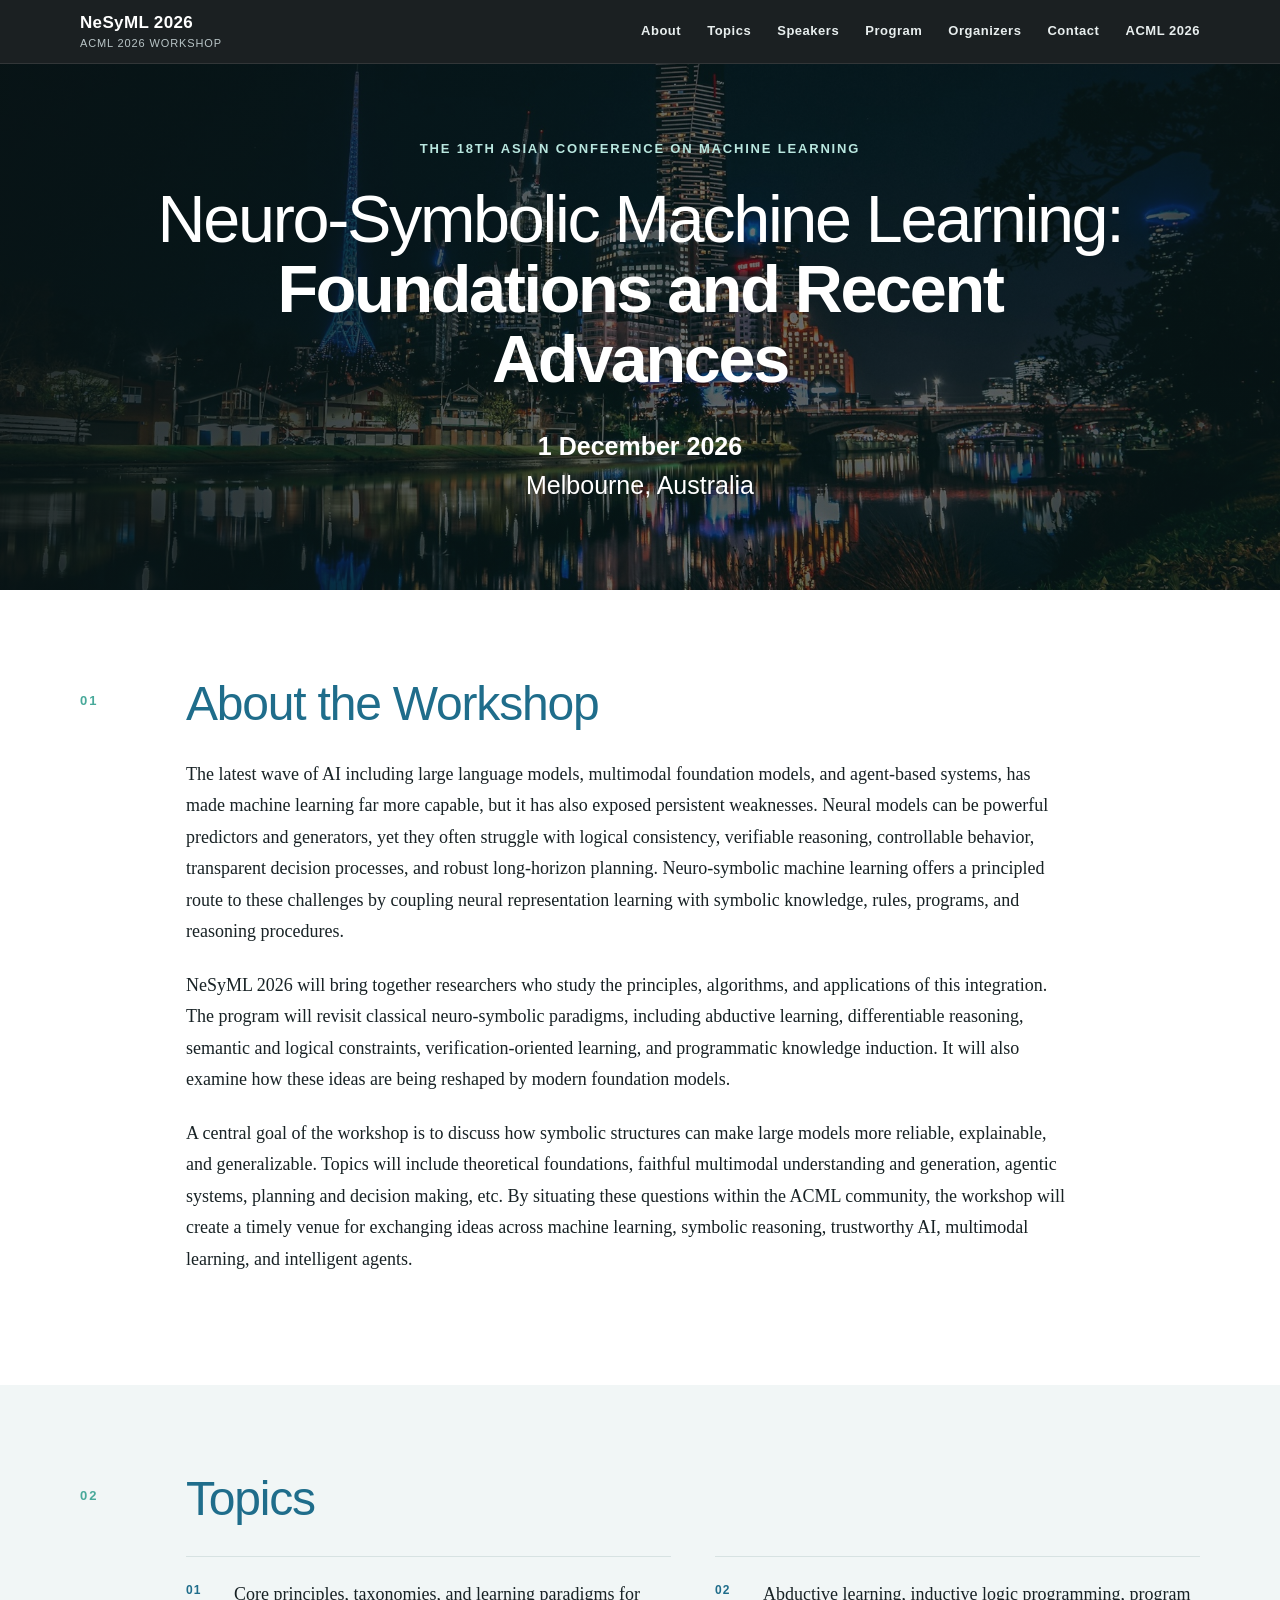
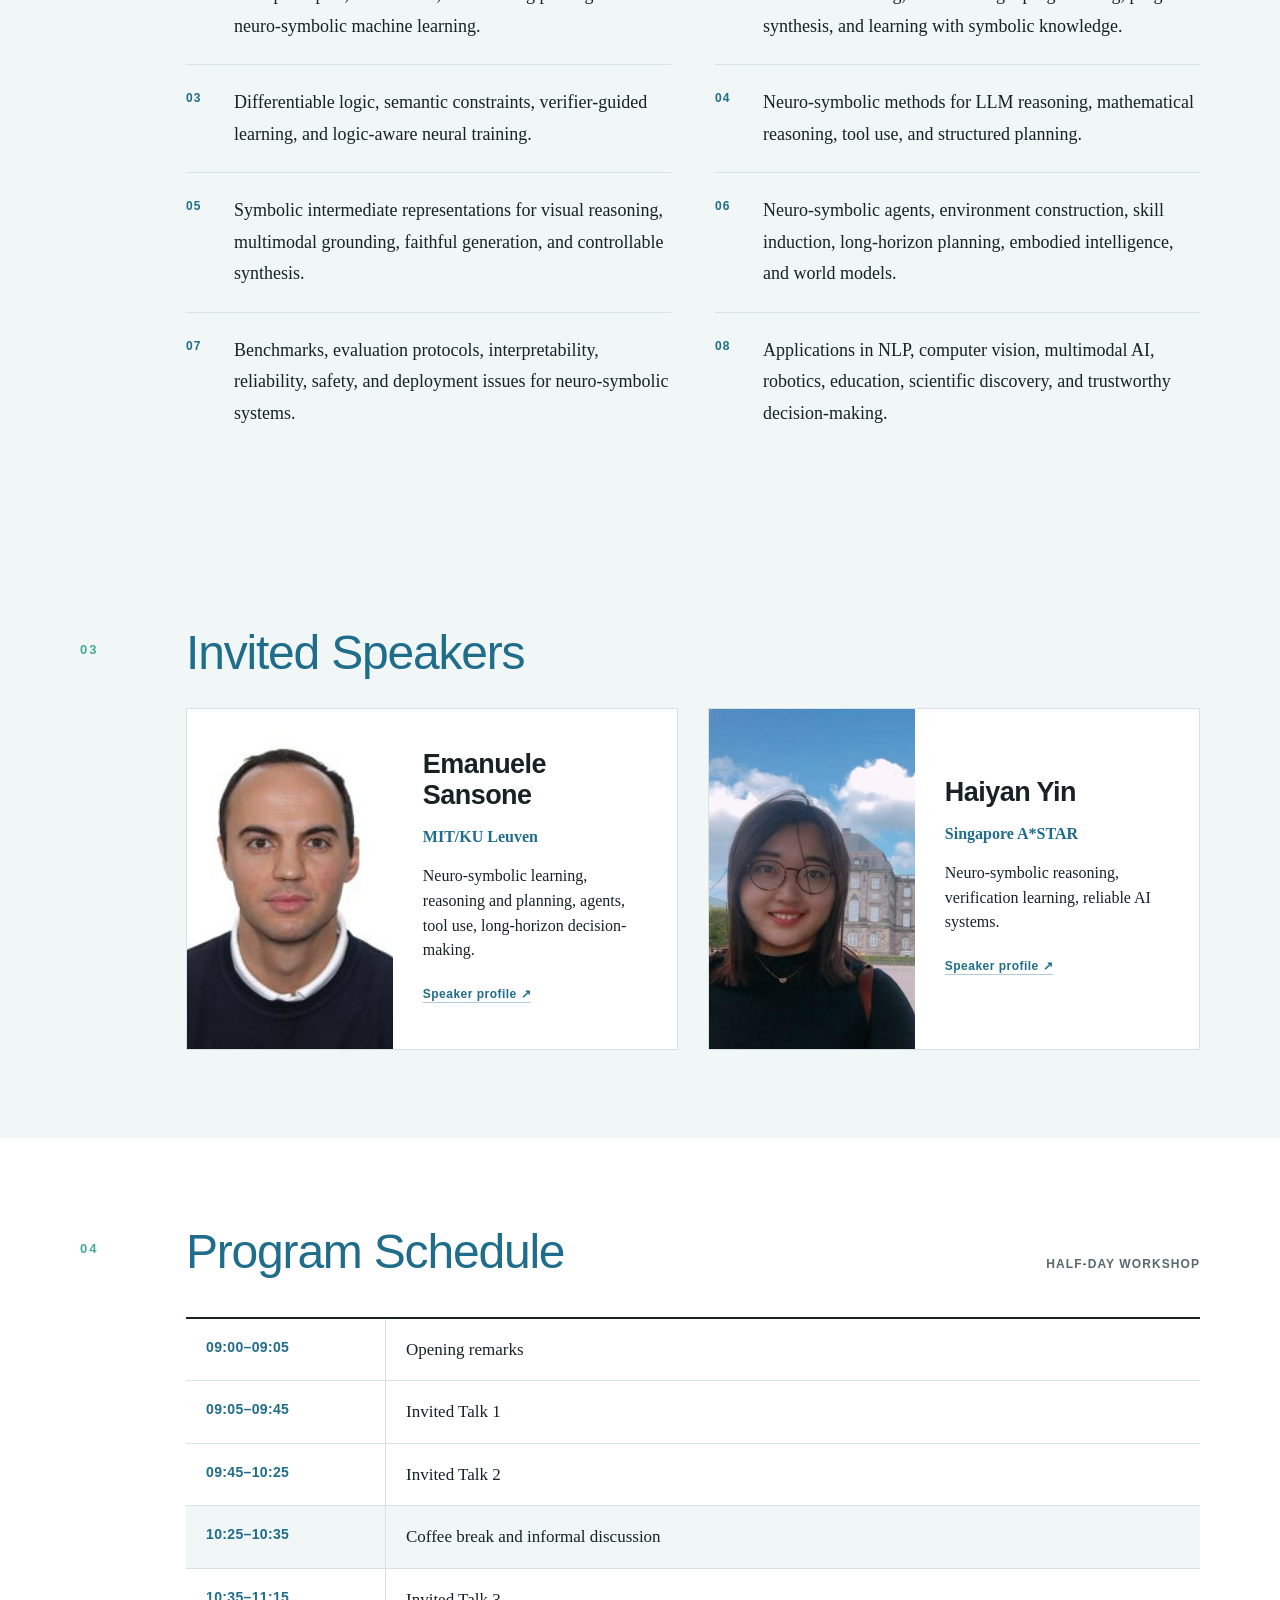
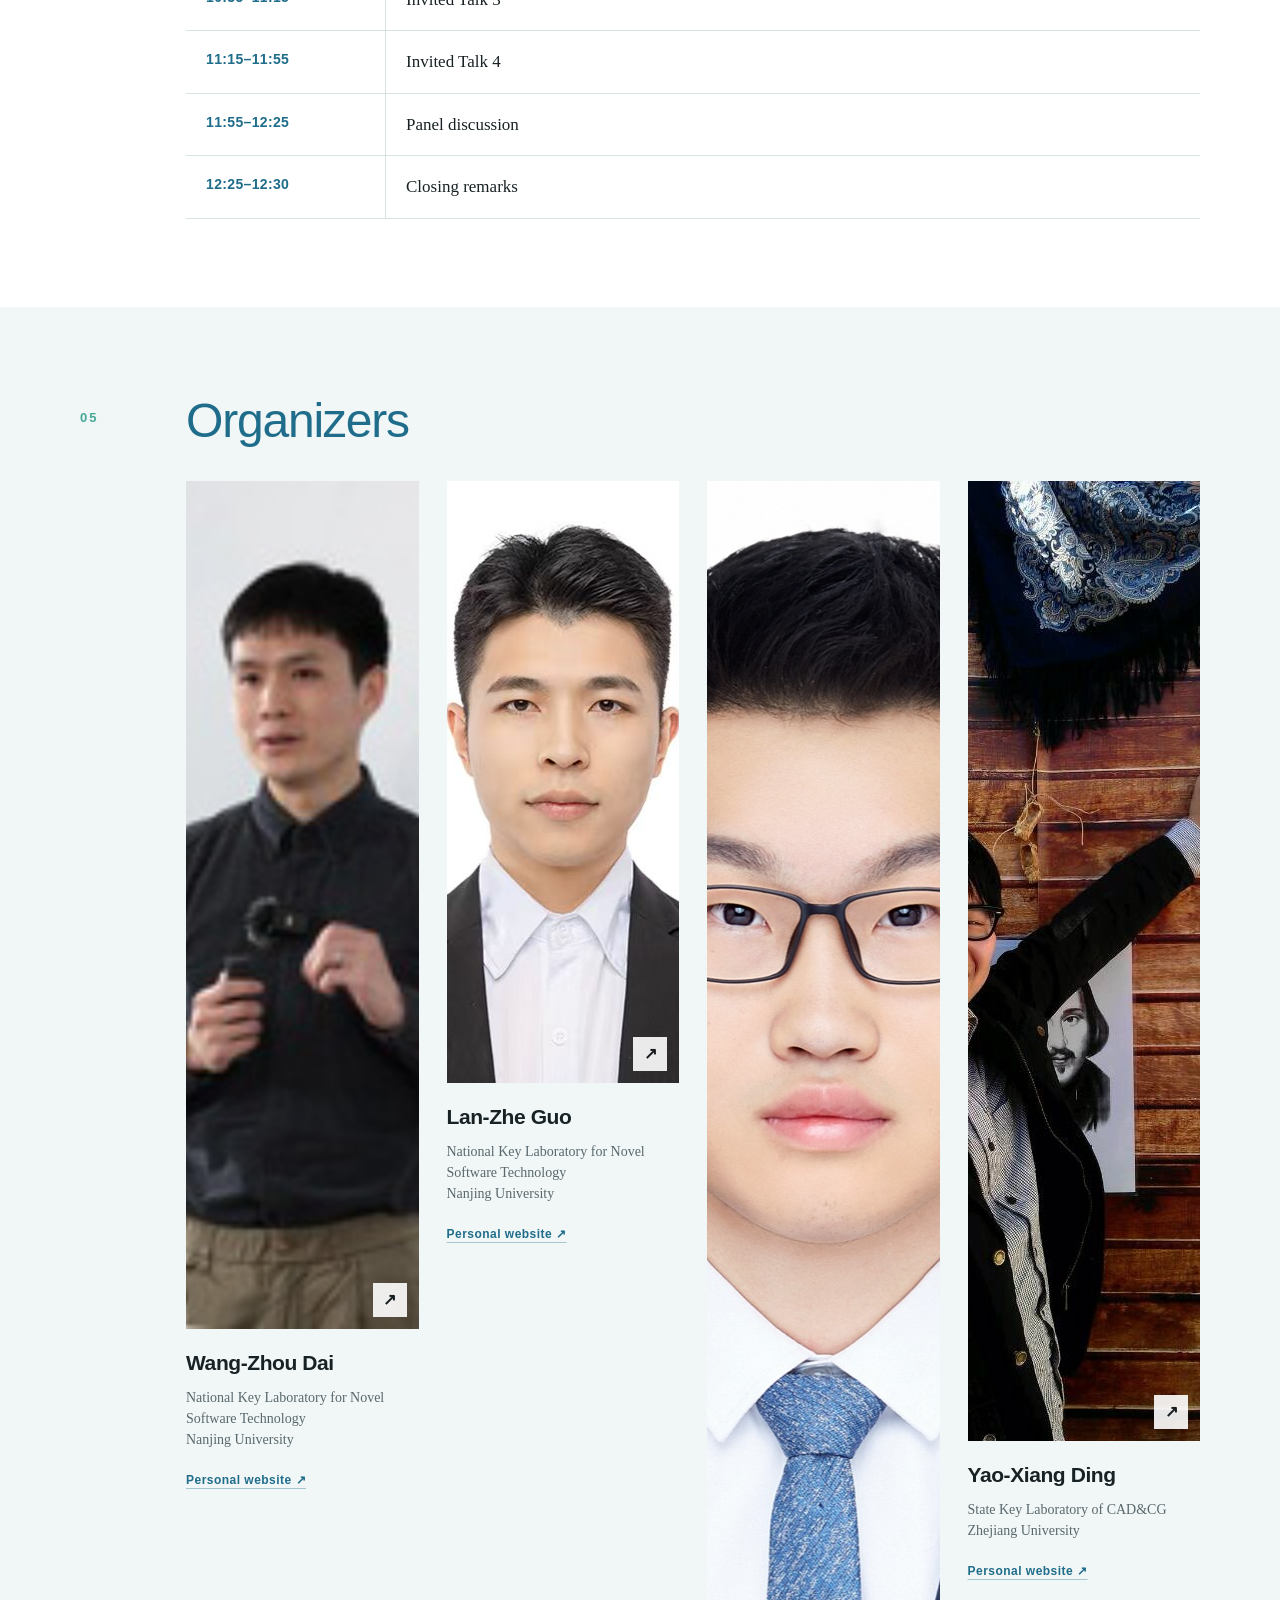
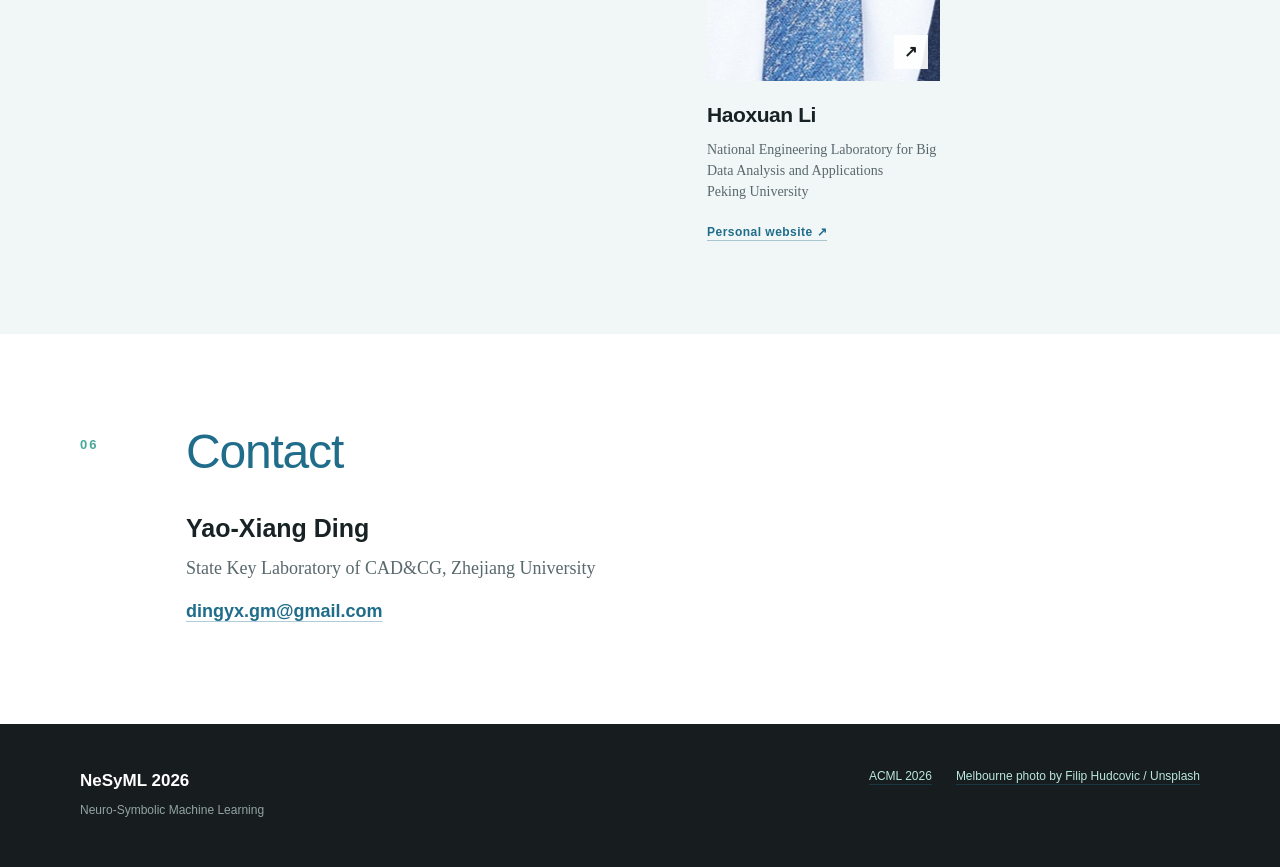
==== acml-2026/index.html @ 68b1499e "Update index.html" ====
<!doctype html>
<html lang="en">
<head>
  <meta charset="utf-8">
  <meta name="viewport" content="width=device-width, initial-scale=1">
  <meta name="description" content="NeSyML 2026 — the ACML 2026 Workshop on Neuro-Symbolic Machine Learning: Foundations and Recent Advances.">
  <meta name="theme-color" content="#171c1e">
  <link rel="canonical" href="https://nesy-ml.github.io/workshop/acml-2026/">
  <meta property="og:type" content="website">
  <meta property="og:url" content="https://nesy-ml.github.io/workshop/acml-2026/">
  <meta property="og:title" content="NeSyML 2026 · ACML Workshop">
  <meta property="og:description" content="Neuro-Symbolic Machine Learning: Foundations and Recent Advances · 1 December 2026 · Melbourne, Australia.">
  <meta property="og:image" content="https://nesy-ml.github.io/workshop/acml-2026/assets/og.png">
  <meta property="og:image:alt" content="NeSyML 2026 workshop social preview">
  <meta property="og:image:width" content="1200">
  <meta property="og:image:height" content="630">
  <meta name="twitter:card" content="summary_large_image">
  <meta name="twitter:title" content="NeSyML 2026 · ACML Workshop">
  <meta name="twitter:description" content="Neuro-Symbolic Machine Learning: Foundations and Recent Advances · 1 December 2026 · Melbourne, Australia.">
  <meta name="twitter:image" content="https://nesy-ml.github.io/workshop/acml-2026/assets/og.png">
  <title>NeSyML 2026 · ACML Workshop</title>
  <link rel="stylesheet" href="./styles.css">
</head>
<body>
  <a class="skip-link" href="#main-content">Skip to main content</a>

  <header class="site-header">
    <div class="header-inner">
      <a class="brand" href="#top" aria-label="NeSyML 2026 home">
        <span class="brand-copy"><strong>NeSyML 2026</strong><small>ACML 2026 Workshop</small></span>
      </a>
      <button class="menu-toggle" type="button" aria-expanded="false" aria-controls="primary-nav">
        <span class="menu-label">Menu</span>
        <span class="menu-icon" aria-hidden="true"><i></i><i></i></span>
      </button>
      <nav class="primary-nav" id="primary-nav" aria-label="Primary navigation">
        <a href="#about">About</a>
        <a href="#topics">Topics</a>
        <a href="#speakers">Speakers</a>
        <a href="#program">Program</a>
        <a href="#organizers">Organizers</a>
        <a href="#contact">Contact</a>
        <a href="https://www.acml-conf.org/2026/" target="_blank" rel="noreferrer">ACML 2026</a>
      </nav>
    </div>
  </header>

  <main id="main-content">
    <section class="hero" id="top" aria-labelledby="hero-title">
      <div class="hero-overlay" aria-hidden="true"></div>
      <div class="hero-content">
        <p class="hero-kicker">The 18th Asian Conference on Machine Learning</p>
        <h1 id="hero-title">Neuro-Symbolic Machine Learning: <br><span>Foundations and Recent Advances<span></h1>
        <div class="hero-meta" aria-label="Workshop details">
          <p><strong>1 December 2026</strong></p>
          <p>Melbourne, Australia</p>
        </div>
      </div>
    </section>

    <div class="content-shell">
      <section class="section" id="about" aria-labelledby="about-title">
        <p class="section-index">01</p>
        <div class="section-body reading-width">
          <h2 id="about-title">About the Workshop</h2>
          <p>The latest wave of AI including large language models, multimodal foundation models, and agent-based systems, has made machine learning far more capable, but it has also exposed persistent weaknesses. Neural models can be powerful predictors and generators, yet they often struggle with logical consistency, verifiable reasoning, controllable behavior, transparent decision processes, and robust long-horizon planning. Neuro-symbolic machine learning offers a principled route to these challenges by coupling neural representation learning with symbolic knowledge, rules, programs, and reasoning procedures.</p>
          <p>NeSyML 2026 will bring together researchers who study the principles, algorithms, and applications of this integration. The program will revisit classical neuro-symbolic paradigms, including abductive learning, differentiable reasoning, semantic and logical constraints, verification-oriented learning, and programmatic knowledge induction. It will also examine how these ideas are being reshaped by modern foundation models.</p>
          <p>A central goal of the workshop is to discuss how symbolic structures can make large models more reliable, explainable, and generalizable. Topics will include theoretical foundations, faithful multimodal understanding and generation, agentic systems, planning and decision making, etc. By situating these questions within the ACML community, the workshop will create a timely venue for exchanging ideas across machine learning, symbolic reasoning, trustworthy AI, multimodal learning, and intelligent agents.</p>
          </div>
      </section>

      <section class="section section-tinted" id="topics" aria-labelledby="topics-title">
        <p class="section-index">02</p>
        <div class="section-body">
          <h2 id="topics-title">Topics</h2>
          <ul class="topic-list">
            <li>Core principles, taxonomies, and learning paradigms for neuro-symbolic machine learning.</li>
            <li>Abductive learning, inductive logic programming, program synthesis, and learning with symbolic knowledge.</li>
            <li>Differentiable logic, semantic constraints, verifier-guided learning, and logic-aware neural training.</li>
            <li>Neuro-symbolic methods for LLM reasoning, mathematical reasoning, tool use, and structured planning.</li>
            <li>Symbolic intermediate representations for visual reasoning, multimodal grounding, faithful generation, and controllable synthesis.</li>
            <li>Neuro-symbolic agents, environment construction, skill induction, long-horizon planning, embodied intelligence, and world models.</li>
            <li>Benchmarks, evaluation protocols, interpretability, reliability, safety, and deployment issues for neuro-symbolic systems.</li>
            <li>Applications in NLP, computer vision, multimodal AI, robotics, education, scientific discovery, and trustworthy decision-making.</li>
          </ul>
        </div>
      </section>

  

      <section class="section section-tinted" id="speakers" aria-labelledby="speakers-title">
        <p class="section-index">03</p>
        <div class="section-body">
          <h2 id="speakers-title">Invited Speakers</h2>
          <div class="speaker-grid">
            <article class="speaker-card">
              <a class="speaker-photo" href="https://www.kuleuven.be/wieiswie/en/person/00141341" target="_blank" rel="noreferrer" aria-label="Visit Emanuele Sansone's KU Leuven profile">
                <img src="./assets/speakers/emanuele-sansone.jpg" alt="Portrait of Emanuele Sansone" width="213" height="256" loading="lazy">
              </a>
              <div class="speaker-copy">
                <h3>Emanuele Sansone</h3>
                <p class="speaker-affiliation">MIT/KU Leuven</p>
                <p>Neuro-symbolic learning, reasoning and planning, agents, tool use, long-horizon decision-making.</p>
                <a class="profile-link" href="https://www.kuleuven.be/wieiswie/en/person/00141341" target="_blank" rel="noreferrer">Speaker profile <span aria-hidden="true">↗</span></a>
              </div>
            </article>
            <article class="speaker-card">
              <a class="speaker-photo" href="https://haiyanyin.github.io/" target="_blank" rel="noreferrer" aria-label="Visit Haiyan Yin's website">
                <img src="./assets/speakers/haiyan-yin.jpg" alt="Portrait of Haiyan Yin" width="711" height="619" loading="lazy">
              </a>
              <div class="speaker-copy">
                <h3>Haiyan Yin</h3>
                <p class="speaker-affiliation">Singapore A*STAR</p>
                <p>Neuro-symbolic reasoning, verification learning, reliable AI systems.</p>
                <a class="profile-link" href="https://haiyanyin.github.io/" target="_blank" rel="noreferrer">Speaker profile <span aria-hidden="true">↗</span></a>
              </div>
            </article>
      </section>

      <section class="section" id="program" aria-labelledby="program-title">
        <p class="section-index">04</p>
        <div class="section-body">
          <div class="section-heading-row">
            <h2 id="program-title">Program Schedule</h2>
            <p>Half-day workshop</p>
          </div>
          <ol class="schedule-list">
            <li><time datetime="2026-12-01T09:00:00+11:00">09:00–09:05</time><span>Opening remarks</span></li>
            <li><time datetime="2026-12-01T09:05:00+11:00">09:05–09:45</time><span>Invited Talk 1</span></li>
            <li><time datetime="2026-12-01T09:45:00+11:00">09:45–10:25</time><span>Invited Talk 2</span></li>
            <li class="schedule-break"><time datetime="2026-12-01T10:25:00+11:00">10:25–10:35</time><span>Coffee break and informal discussion</span></li>
            <li><time datetime="2026-12-01T10:35:00+11:00">10:35–11:15</time><span>Invited Talk 3</span></li>
            <li><time datetime="2026-12-01T11:15:00+11:00">11:15–11:55</time><span>Invited Talk 4</span></li>
            <li><time datetime="2026-12-01T11:55:00+11:00">11:55–12:25</time><span>Panel discussion</span></li>
            <li><time datetime="2026-12-01T12:25:00+11:00">12:25–12:30</time><span>Closing remarks</span></li>
          </ol>
        </div>
      </section>

      <section class="section section-tinted" id="organizers" aria-labelledby="organizers-title">
        <p class="section-index">05</p>
        <div class="section-body">
          <h2 id="organizers-title">Organizers</h2>
          <div class="organizer-grid">
            <article class="organizer-card">
              <a class="portrait-link" href="https://daiwz.net/" target="_blank" rel="noreferrer" aria-label="Visit Wang-Zhou Dai's website">
                <img src="./assets/organizers/wang-zhou-dai.jpg" alt="Portrait of Wang-Zhou Dai" width="596" height="848" loading="lazy">
              </a>
              <h3>Wang-Zhou Dai</h3>
              <p>National Key Laboratory for Novel Software Technology<br>Nanjing University</p>
              <a class="profile-link" href="https://daiwz.net/" target="_blank" rel="noreferrer">Personal website <span aria-hidden="true">↗</span></a>
            </article>
            <article class="organizer-card">
              <a class="portrait-link" href="https://www.lamda.nju.edu.cn/guolz/" target="_blank" rel="noreferrer" aria-label="Visit Lan-Zhe Guo's website">
                <img src="./assets/organizers/lan-zhe-guo.jpg" alt="Portrait of Lan-Zhe Guo" width="602" height="602" loading="lazy">
              </a>
              <h3>Lan-Zhe Guo</h3>
              <p>National Key Laboratory for Novel Software Technology<br>Nanjing University</p>
              <a class="profile-link" href="https://www.lamda.nju.edu.cn/guolz/" target="_blank" rel="noreferrer">Personal website <span aria-hidden="true">↗</span></a>
            </article>
            <article class="organizer-card">
              <a class="portrait-link" href="https://haoxuanli-pku.github.io/" target="_blank" rel="noreferrer" aria-label="Visit Haoxuan Li's website">
                <img src="./assets/organizers/haoxuan-li.jpg" alt="Portrait of Haoxuan Li" width="792" height="1200" loading="lazy">
              </a>
              <h3>Haoxuan Li</h3>
              <p>National Engineering Laboratory for Big Data Analysis and Applications<br>Peking University</p>
              <a class="profile-link" href="https://haoxuanli-pku.github.io/" target="_blank" rel="noreferrer">Personal website <span aria-hidden="true">↗</span></a>
            </article>
            <article class="organizer-card">
              <a class="portrait-link" href="https://yaoxiangding.github.io/" target="_blank" rel="noreferrer" aria-label="Visit Yao-Xiang Ding's website">
                <img src="./assets/organizers/yao-xiang-ding.jpg" alt="Portrait of Yao-Xiang Ding" width="720" height="960" loading="lazy">
              </a>
              <h3>Yao-Xiang Ding</h3>
              <p>State Key Laboratory of CAD&amp;CG<br>Zhejiang University</p>
              <a class="profile-link" href="https://yaoxiangding.github.io/" target="_blank" rel="noreferrer">Personal website <span aria-hidden="true">↗</span></a>
            </article>
      </section>

      <section class="section contact-section" id="contact" aria-labelledby="contact-title">
        <p class="section-index">06</p>
        <div class="section-body reading-width">
          <h2 id="contact-title">Contact</h2>
          <p class="contact-name">Yao-Xiang Ding</p>
          <p>State Key Laboratory of CAD&amp;CG, Zhejiang University</p>
          <a class="email-link" href="mailto:dingyx.gm@gmail.com">dingyx.gm@gmail.com</a>
        </div>
      </section>
    </div>
  </main>

  <footer class="site-footer">
    <div class="footer-inner">
      <div><strong>NeSyML 2026</strong><span>Neuro-Symbolic Machine Learning</span></div>
      <div class="footer-links">
        <a href="https://www.acml-conf.org/2026/" target="_blank" rel="noreferrer">ACML 2026</a>
        <a href="https://unsplash.com/photos/landscape-photography-of-buildings-near-body-of-water-oZjJJMGt9wI" target="_blank" rel="noreferrer">Melbourne photo by Filip Hudcovic / Unsplash</a>
      </div>
    </div>
  </footer>
  <script src="./script.js"></script>
</body>
</html>
---- acml-2026/styles.css ----
:root {
  --ink: #182225;
  --muted: #59686d;
  --paper: #ffffff;
  --mist: #f1f6f6;
  --blue: #1f6d8b;
  --teal: #48a99a;
  --night: #171c1e;
  --line: #d7e2e2;
  --header-height: 64px;
  --content-width: 1120px;
}

* { box-sizing: border-box; }

html {
  scroll-behavior: smooth;
  scroll-padding-top: calc(var(--header-height) + 20px);
}

body {
  margin: 0;
  color: var(--ink);
  background: var(--paper);
  font-family: Georgia, "Times New Roman", serif;
  font-size: 18px;
  line-height: 1.75;
  text-rendering: optimizeLegibility;
}

a { color: inherit; }

.skip-link {
  position: fixed;
  top: 8px;
  left: 8px;
  z-index: 100;
  padding: 10px 14px;
  color: #fff;
  background: var(--blue);
  transform: translateY(-150%);
}

.skip-link:focus { transform: translateY(0); }

.site-header {
  position: sticky;
  top: 0;
  z-index: 50;
  height: var(--header-height);
  color: #fff;
  background: rgba(23, 28, 30, .98);
  border-bottom: 1px solid rgba(255, 255, 255, .1);
}

.header-inner {
  position: relative;
  width: min(var(--content-width), calc(100% - 48px));
  height: 100%;
  margin: 0 auto;
  display: flex;
  align-items: center;
  justify-content: space-between;
}

.brand {
  display: inline-flex;
  align-items: center;
  font-family: Arial, Helvetica, sans-serif;
  text-decoration: none;
}

.brand-copy { display: grid; line-height: 1.1; }
.brand-copy strong { font-size: 17px; letter-spacing: .02em; }
.brand-copy small { margin-top: 4px; color: #b9c5c7; font-size: 11px; letter-spacing: .08em; text-transform: uppercase; }

.primary-nav { display: flex; align-items: center; gap: 26px; font-family: Arial, Helvetica, sans-serif; }
.primary-nav a { color: #e8eeee; font-size: 13px; font-weight: 600; letter-spacing: .04em; text-decoration: none; }
.primary-nav a:hover, .primary-nav a:focus-visible { color: #83d6c8; }

.menu-toggle {
  display: none;
  align-items: center;
  gap: 10px;
  padding: 10px 0 10px 12px;
  color: #fff;
  background: transparent;
  border: 0;
  font: 700 12px/1 Arial, Helvetica, sans-serif;
  letter-spacing: .08em;
  text-transform: uppercase;
  cursor: pointer;
}

.menu-icon {
  position: relative;
  display: block;
  width: 24px;
  height: 16px;
}

.menu-icon i {
  position: absolute;
  left: 0;
  width: 24px;
  height: 2px;
  background: currentColor;
  transition: transform .18s ease, top .18s ease;
}

.menu-icon i:first-child { top: 3px; }
.menu-icon i:last-child { top: 11px; }
.menu-toggle[aria-expanded="true"] .menu-icon i:first-child { top: 7px; transform: rotate(45deg); }
.menu-toggle[aria-expanded="true"] .menu-icon i:last-child { top: 7px; transform: rotate(-45deg); }

.hero {
  position: relative;
  min-height: 510px;
  display: grid;
  place-items: center;
  overflow: hidden;
  color: #fff;
  background: #243033 url("./assets/hero-melbourne.jpg") center 58% / cover no-repeat;
}

.hero-overlay {
  position: absolute;
  inset: 0;
  background: linear-gradient(90deg, rgba(9, 19, 21, .84), rgba(9, 19, 21, .55) 55%, rgba(9, 19, 21, .7));
}

.hero-content {
  position: relative;
  width: min(var(--content-width), calc(100% - 48px));
  padding: 74px 0 82px;
  text-align: center;
}

.hero-kicker {
  margin: 0 0 24px;
  color: #b9e7df;
  font-family: Arial, Helvetica, sans-serif;
  font-size: 13px;
  font-weight: 700;
  letter-spacing: .14em;
  text-transform: uppercase;
}

h1 {
  max-width: 1000px;
  margin: 0 auto;
  font-family: Arial, Helvetica, sans-serif;
  font-size: clamp(38px, 5.2vw, 68px);
  font-weight: 300;
  letter-spacing: -.035em;
  line-height: 1.05;
}

h1 span { font-weight: 600; }

.hero-meta {
  margin-top: 36px;
  font-family: Arial, Helvetica, sans-serif;
  font-size: clamp(18px, 2vw, 25px);
  line-height: 1.35;
}

.hero-meta p { margin: 5px 0; }
.hero-format { color: #d1dcde; font-size: 15px; letter-spacing: .025em; }

.content-shell { overflow: hidden; }

.section {
  width: min(var(--content-width), calc(100% - 48px));
  margin: 0 auto;
  display: grid;
  grid-template-columns: 72px minmax(0, 1fr);
  gap: 34px;
  padding: 88px 0;
}

.section-tinted { position: relative; }
.section-tinted::before {
  position: absolute;
  inset: 0 50%;
  z-index: -1;
  width: 100vw;
  content: "";
  background: var(--mist);
  transform: translateX(-50%);
}

.section-index {
  margin: 12px 0 0;
  color: var(--teal);
  font-family: Arial, Helvetica, sans-serif;
  font-size: 13px;
  font-weight: 800;
  letter-spacing: .15em;
}

.section-body h2 {
  margin: 0 0 28px;
  color: var(--blue);
  font-family: Arial, Helvetica, sans-serif;
  font-size: clamp(34px, 4vw, 48px);
  font-weight: 300;
  letter-spacing: -.025em;
  line-height: 1.1;
}

.reading-width { max-width: 880px; }
.lead { margin-top: 0; color: #223034; font-size: 23px; line-height: 1.58; }
.section-body p { margin: 0 0 22px; }

.guiding-question {
  margin-top: 36px !important;
  padding-left: 24px;
  border-left: 3px solid var(--teal);
  color: #294247;
  font-size: 21px;
  font-style: italic;
}

.guiding-question span {
  display: block;
  margin-bottom: 4px;
  color: var(--blue);
  font-family: Arial, Helvetica, sans-serif;
  font-size: 12px;
  font-style: normal;
  font-weight: 800;
  letter-spacing: .13em;
  text-transform: uppercase;
}

.section-intro { max-width: 820px; color: var(--muted); }

.topic-list {
  display: grid;
  grid-template-columns: repeat(2, minmax(0, 1fr));
  gap: 0 44px;
  margin: 30px 0 0;
  padding: 0;
  list-style: none;
  counter-reset: topics;
}

.topic-list li {
  position: relative;
  padding: 22px 0 22px 48px;
  border-top: 1px solid var(--line);
  counter-increment: topics;
}

.topic-list li::before {
  position: absolute;
  top: 23px;
  left: 0;
  color: var(--blue);
  content: counter(topics, decimal-leading-zero);
  font-family: Arial, Helvetica, sans-serif;
  font-size: 12px;
  font-weight: 800;
  letter-spacing: .08em;
}

.info-list {
  display: grid;
  grid-template-columns: repeat(5, minmax(0, 1fr));
  margin: 8px 0 34px;
  border-top: 1px solid var(--line);
  border-bottom: 1px solid var(--line);
}

.info-list > div {
  min-width: 0;
  padding: 23px 20px 25px;
  border-right: 1px solid var(--line);
}

.info-list > div:first-child { padding-left: 0; }
.info-list > div:last-child { padding-right: 0; border-right: 0; }
.info-list dt {
  margin-bottom: 8px;
  color: var(--blue);
  font: 800 11px/1.2 Arial, Helvetica, sans-serif;
  letter-spacing: .13em;
  text-transform: uppercase;
}
.info-list dd { margin: 0; font-size: 16px; line-height: 1.45; }

.plain-note {
  max-width: 900px;
  margin-bottom: 0 !important;
  padding: 23px 26px;
  background: #eaf3f3;
  border-left: 4px solid var(--teal);
  color: #294247;
}

.speaker-grid {
  display: grid;
  grid-template-columns: repeat(2, minmax(0, 1fr));
  gap: 30px;
  margin-top: 8px;
}

.speaker-card {
  min-width: 0;
  display: grid;
  grid-template-columns: minmax(170px, 42%) minmax(0, 1fr);
  overflow: hidden;
  background: var(--paper);
  border: 1px solid var(--line);
}

.speaker-photo {
  display: block;
  min-height: 100%;
  overflow: hidden;
  background: #dbe6e6;
}

.speaker-photo img {
  display: block;
  width: 100%;
  height: 100%;
  min-height: 340px;
  object-fit: cover;
  object-position: center;
  transition: transform .3s ease;
}

.speaker-photo:hover img { transform: scale(1.025); }
.speaker-copy { align-self: center; padding: 30px; }
.speaker-copy h3,
.organizer-card h3 {
  margin: 0;
  color: var(--ink);
  font-family: Arial, Helvetica, sans-serif;
  font-weight: 600;
  letter-spacing: -.02em;
  line-height: 1.15;
}
.speaker-copy h3 { font-size: 27px; }
.speaker-copy p { margin: 14px 0; font-size: 16px; line-height: 1.55; }
.speaker-copy .speaker-affiliation { color: var(--blue); font-weight: 700; }

.profile-link,
.email-link,
.photo-note a,
.footer-links a {
  color: var(--blue);
  text-decoration-color: rgba(31, 109, 139, .35);
  text-underline-offset: 4px;
}

.profile-link {
  font: 700 12px/1.3 Arial, Helvetica, sans-serif;
  letter-spacing: .04em;
}

.section-heading-row {
  display: flex;
  align-items: baseline;
  justify-content: space-between;
  gap: 24px;
}

.section-heading-row p {
  flex: none;
  color: var(--muted);
  font: 700 12px/1.4 Arial, Helvetica, sans-serif;
  letter-spacing: .09em;
  text-transform: uppercase;
}

.schedule-list {
  margin: 10px 0 0;
  padding: 0;
  border-top: 2px solid var(--ink);
  list-style: none;
}

.schedule-list li {
  display: grid;
  grid-template-columns: 200px minmax(0, 1fr);
  border-bottom: 1px solid var(--line);
}

.schedule-list time,
.schedule-list span { padding: 18px 20px; }
.schedule-list time {
  color: var(--blue);
  font: 700 14px/1.5 Arial, Helvetica, sans-serif;
  letter-spacing: .025em;
  border-right: 1px solid var(--line);
}
.schedule-list span { font-size: 17px; line-height: 1.5; }
.schedule-list .schedule-break { background: var(--mist); }

.organizer-grid {
  display: grid;
  grid-template-columns: repeat(4, minmax(0, 1fr));
  gap: 28px;
  margin-top: 34px;
}

.organizer-card { min-width: 0; }
.portrait-link {
  position: relative;
  display: block;
  margin-bottom: 22px;
  overflow: hidden;
  background: #dbe6e6;
}
.portrait-link::after {
  position: absolute;
  right: 12px;
  bottom: 12px;
  display: grid;
  width: 34px;
  height: 34px;
  place-items: center;
  color: var(--night);
  background: rgba(255, 255, 255, .9);
  content: "↗";
  font: 700 16px/1 Arial, Helvetica, sans-serif;
}
.portrait-link img {
  display: block;
  width: 100%;
  aspect-ratio: 1 / 1;
  object-fit: cover;
  object-position: center 28%;
  transition: transform .3s ease;
}
.portrait-link:hover img { transform: scale(1.025); }
.organizer-card h3 { font-size: 21px; }
.organizer-card p { margin: 11px 0 13px; color: var(--muted); font-size: 14px; line-height: 1.5; }
.photo-note { margin: 34px 0 0 !important; color: var(--muted); font-size: 13px; line-height: 1.55; }

.contact-section .section-body { padding: 4px 0 8px; }
.contact-name { margin-bottom: 2px !important; font-family: Arial, Helvetica, sans-serif; font-size: 25px; font-weight: 700; }
.contact-name + p { margin-bottom: 12px; color: var(--muted); }
.email-link { display: inline-block; font-family: Arial, Helvetica, sans-serif; font-weight: 700; }

.site-footer { color: #dbe4e5; background: var(--night); }
.footer-inner {
  width: min(var(--content-width), calc(100% - 48px));
  margin: 0 auto;
  display: flex;
  align-items: flex-start;
  justify-content: space-between;
  gap: 40px;
  padding: 42px 0 46px;
  font-family: Arial, Helvetica, sans-serif;
}
.footer-inner > div:first-child { display: grid; }
.footer-inner strong { color: #fff; font-size: 17px; }
.footer-inner span { margin-top: 5px; color: #93a3a6; font-size: 12px; }
.footer-links { display: flex; flex-wrap: wrap; justify-content: flex-end; gap: 12px 24px; }
.footer-links a { color: #b9e7df; font-size: 12px; }

:focus-visible { outline: 3px solid #ffd166; outline-offset: 4px; }

@media (max-width: 1080px) {
  .primary-nav { gap: 17px; }
  .primary-nav a { font-size: 12px; }
  .info-list { grid-template-columns: repeat(3, minmax(0, 1fr)); }
  .info-list > div { border-bottom: 1px solid var(--line); }
  .info-list > div:nth-child(3) { border-right: 0; }
  .info-list > div:nth-last-child(-n+2) { border-bottom: 0; }
  .speaker-card { grid-template-columns: minmax(150px, 39%) minmax(0, 1fr); }
  .speaker-copy { padding: 24px; }
}

@media (max-width: 980px) {
  .menu-toggle { display: inline-flex; }
  .primary-nav {
    position: absolute;
    top: calc(100% + 1px);
    right: 0;
    width: min(340px, calc(100vw - 32px));
    max-height: calc(100vh - var(--header-height) - 20px);
    padding: 16px;
    display: grid;
    gap: 0;
    overflow: auto;
    visibility: hidden;
    background: rgba(23, 28, 30, .99);
    border: 1px solid rgba(255, 255, 255, .1);
    opacity: 0;
    pointer-events: none;
    transform: translateY(-8px);
    transition: opacity .16s ease, transform .16s ease, visibility .16s;
  }
  .primary-nav a { padding: 12px 10px; font-size: 14px; }
  .menu-open .primary-nav { visibility: visible; opacity: 1; pointer-events: auto; transform: translateY(0); }
  .speaker-grid { grid-template-columns: 1fr; }
  .speaker-card { grid-template-columns: minmax(220px, 36%) minmax(0, 1fr); }
  .organizer-grid { grid-template-columns: repeat(2, minmax(0, 1fr)); gap: 42px 28px; }
}

@media (max-width: 760px) {
  :root { --header-height: 58px; }
  body { font-size: 17px; line-height: 1.65; }
  .header-inner, .hero-content, .section { width: min(100% - 36px, var(--content-width)); }
  .brand-copy small { display: none; }
  .hero { min-height: 560px; background-position: 56% center; }
  .hero-content { padding: 70px 0; }
  .hero-kicker { font-size: 11px; line-height: 1.5; }
  h1 { font-size: clamp(37px, 11vw, 52px); }
  .section { grid-template-columns: 1fr; gap: 8px; padding: 68px 0; }
  .section-index { margin-top: 0; }
  .section-body h2 { margin-bottom: 22px; font-size: 35px; }
  .lead { font-size: 20px; }
  .topic-list { grid-template-columns: 1fr; gap: 0; }
  .info-list { grid-template-columns: 1fr; }
  .info-list > div,
  .info-list > div:first-child,
  .info-list > div:last-child {
    padding: 17px 0;
    border-right: 0;
    border-bottom: 1px solid var(--line);
  }
  .info-list > div:last-child { border-bottom: 0; }
  .speaker-card { grid-template-columns: 1fr; }
  .speaker-photo img { min-height: 0; aspect-ratio: 4 / 3; object-position: center 30%; }
  .speaker-copy { padding: 25px 22px 28px; }
  .section-heading-row { display: block; }
  .section-heading-row p { margin-top: -9px; }
  .schedule-list li { grid-template-columns: 1fr; padding: 15px 0; }
  .schedule-list time,
  .schedule-list span { padding: 0; border: 0; }
  .schedule-list span { margin-top: 4px; }
  .schedule-list .schedule-break { margin: 0 -18px; padding: 15px 18px; }
  .organizer-grid { grid-template-columns: 1fr; gap: 46px; }
  .organizer-card { max-width: 430px; }
  .footer-inner { width: min(100% - 36px, var(--content-width)); display: grid; gap: 22px; }
  .footer-links { display: grid; justify-content: start; }
}

@media (prefers-reduced-motion: reduce) {
  html { scroll-behavior: auto; }
  *, *::before, *::after { scroll-behavior: auto !important; transition-duration: .01ms !important; animation-duration: .01ms !important; animation-iteration-count: 1 !important; }
}
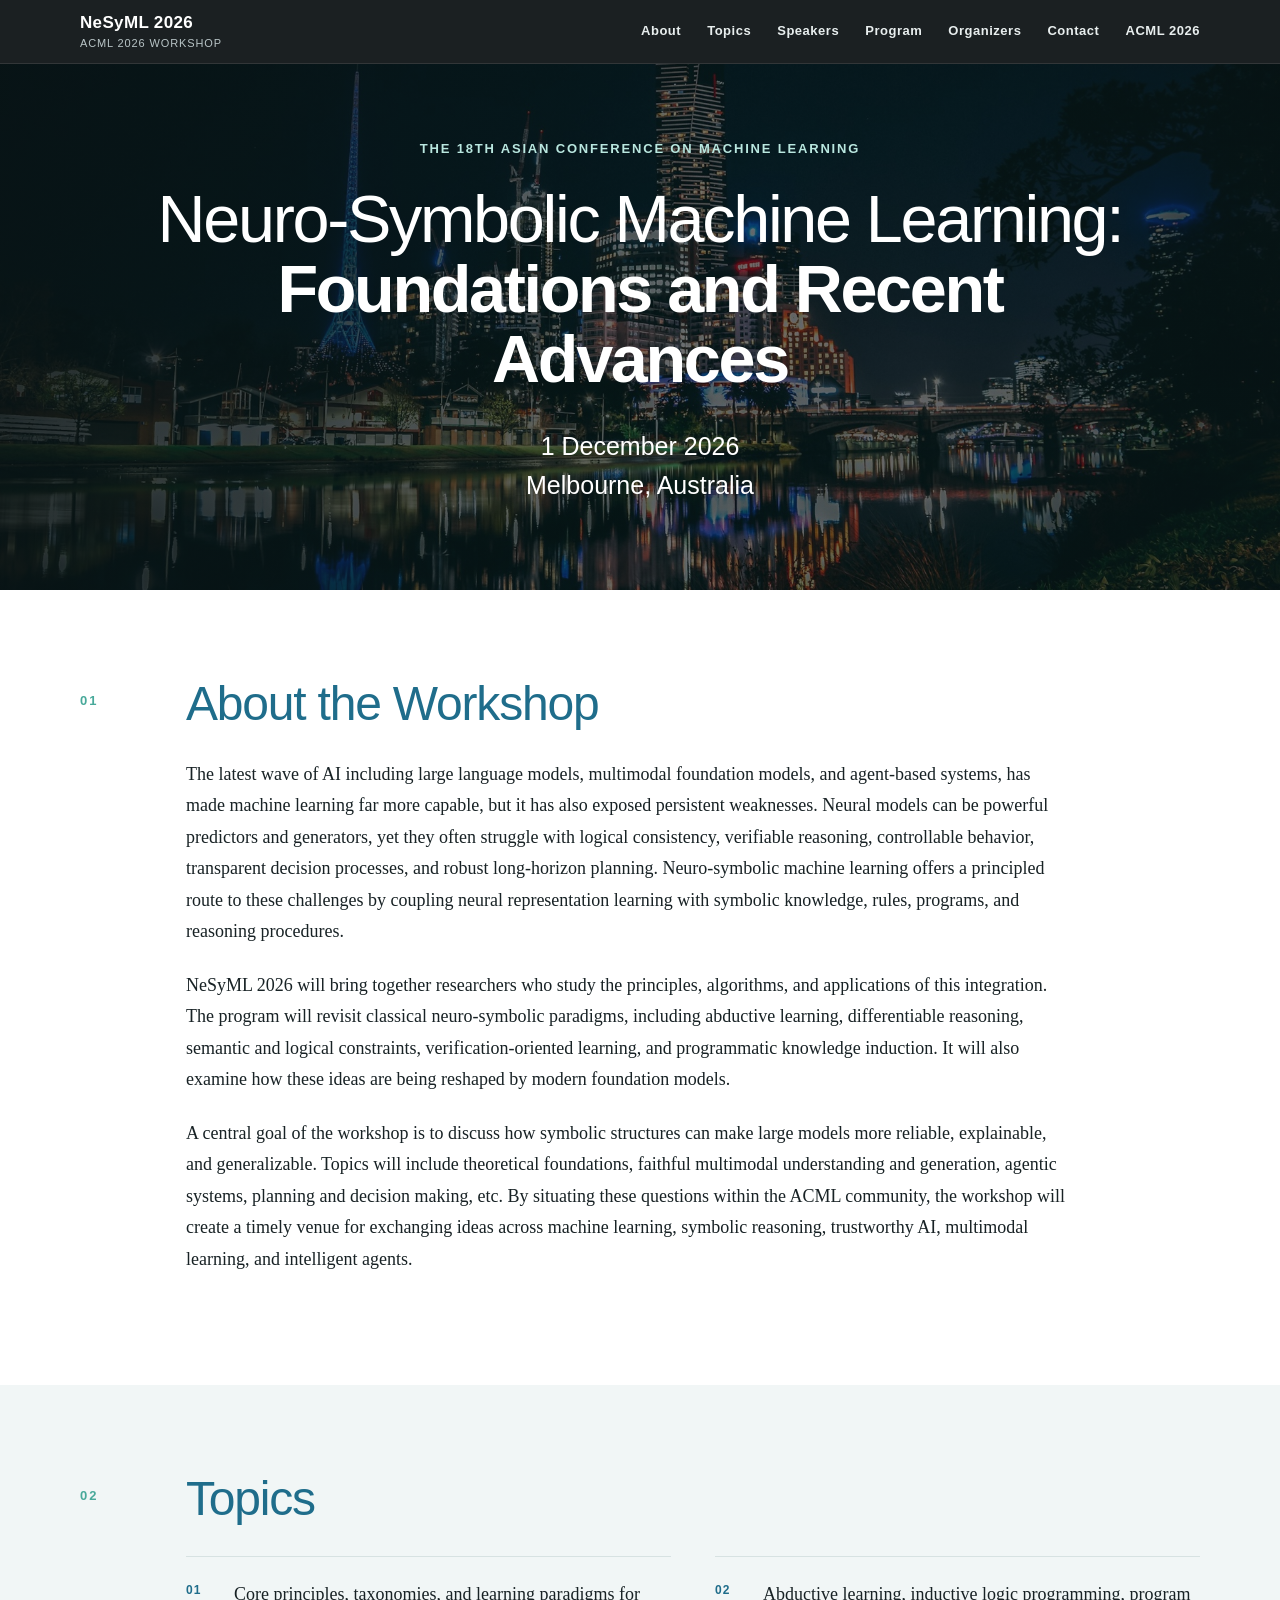
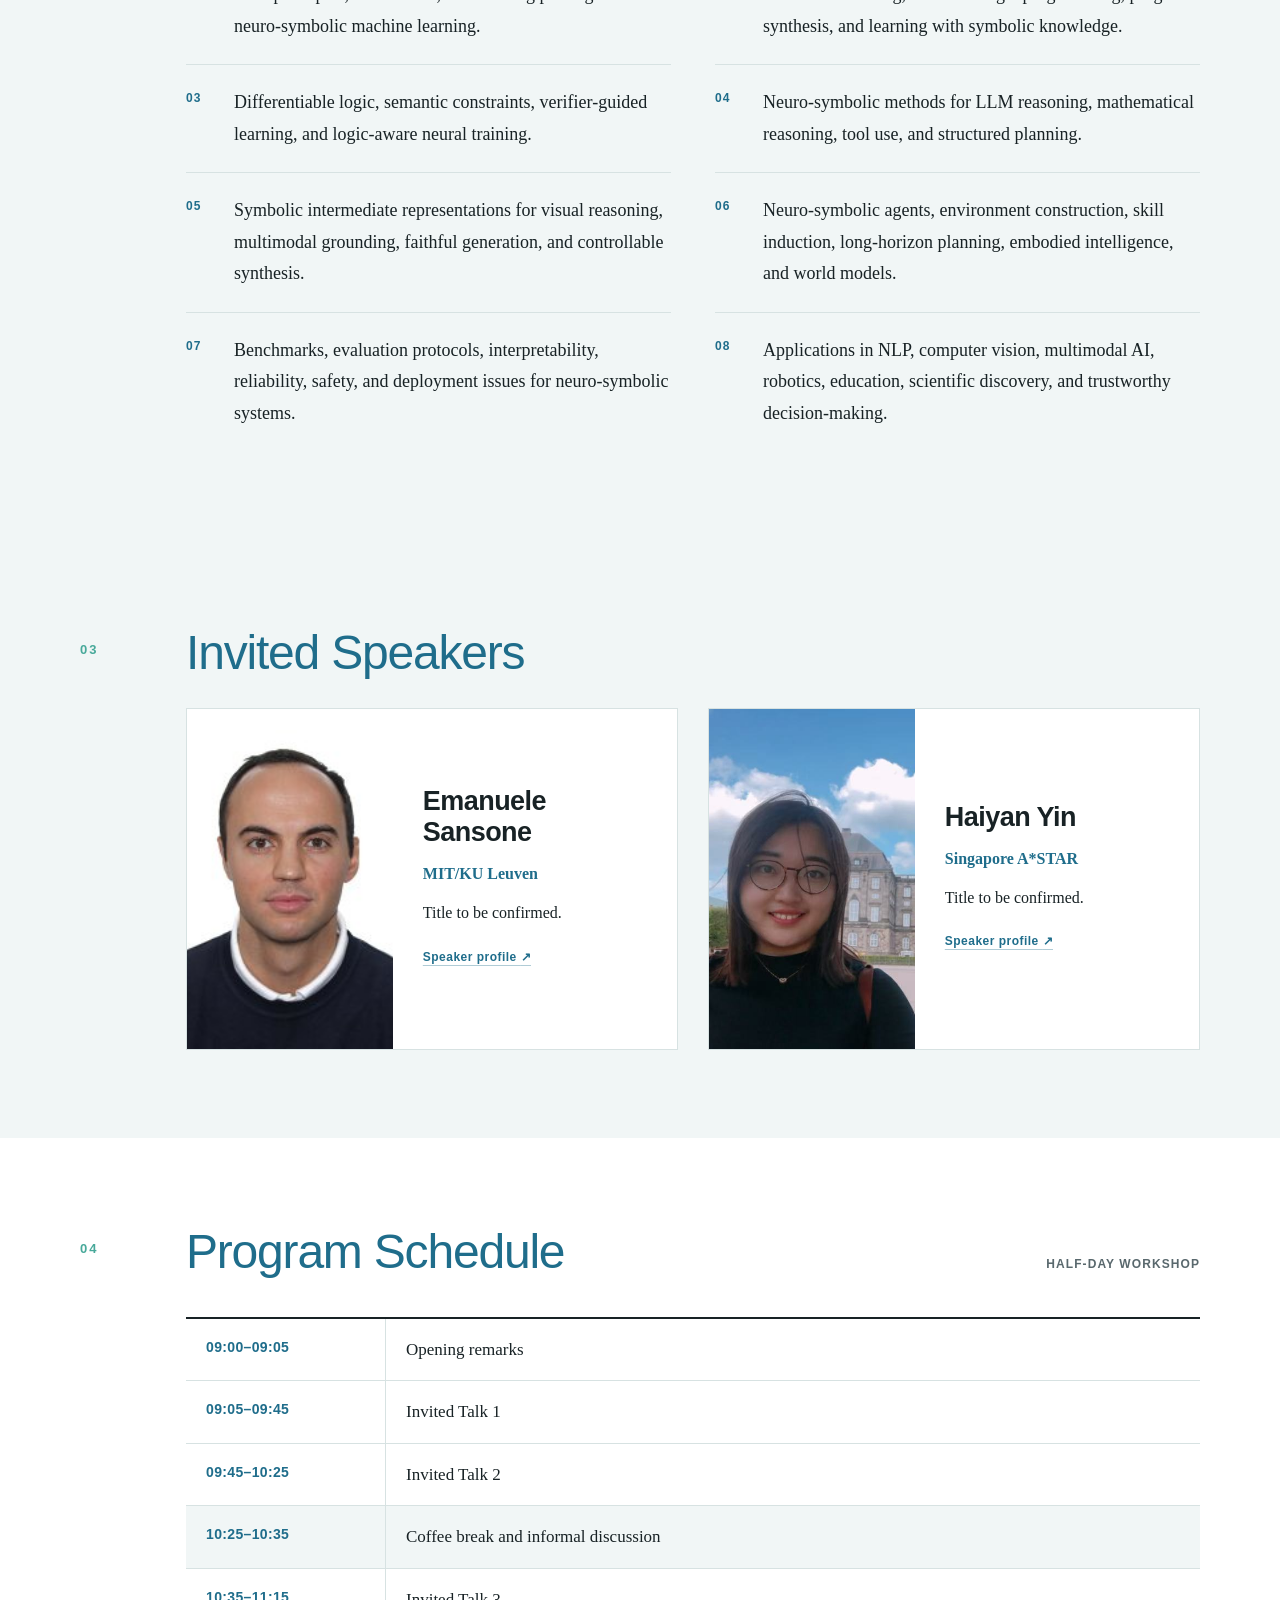
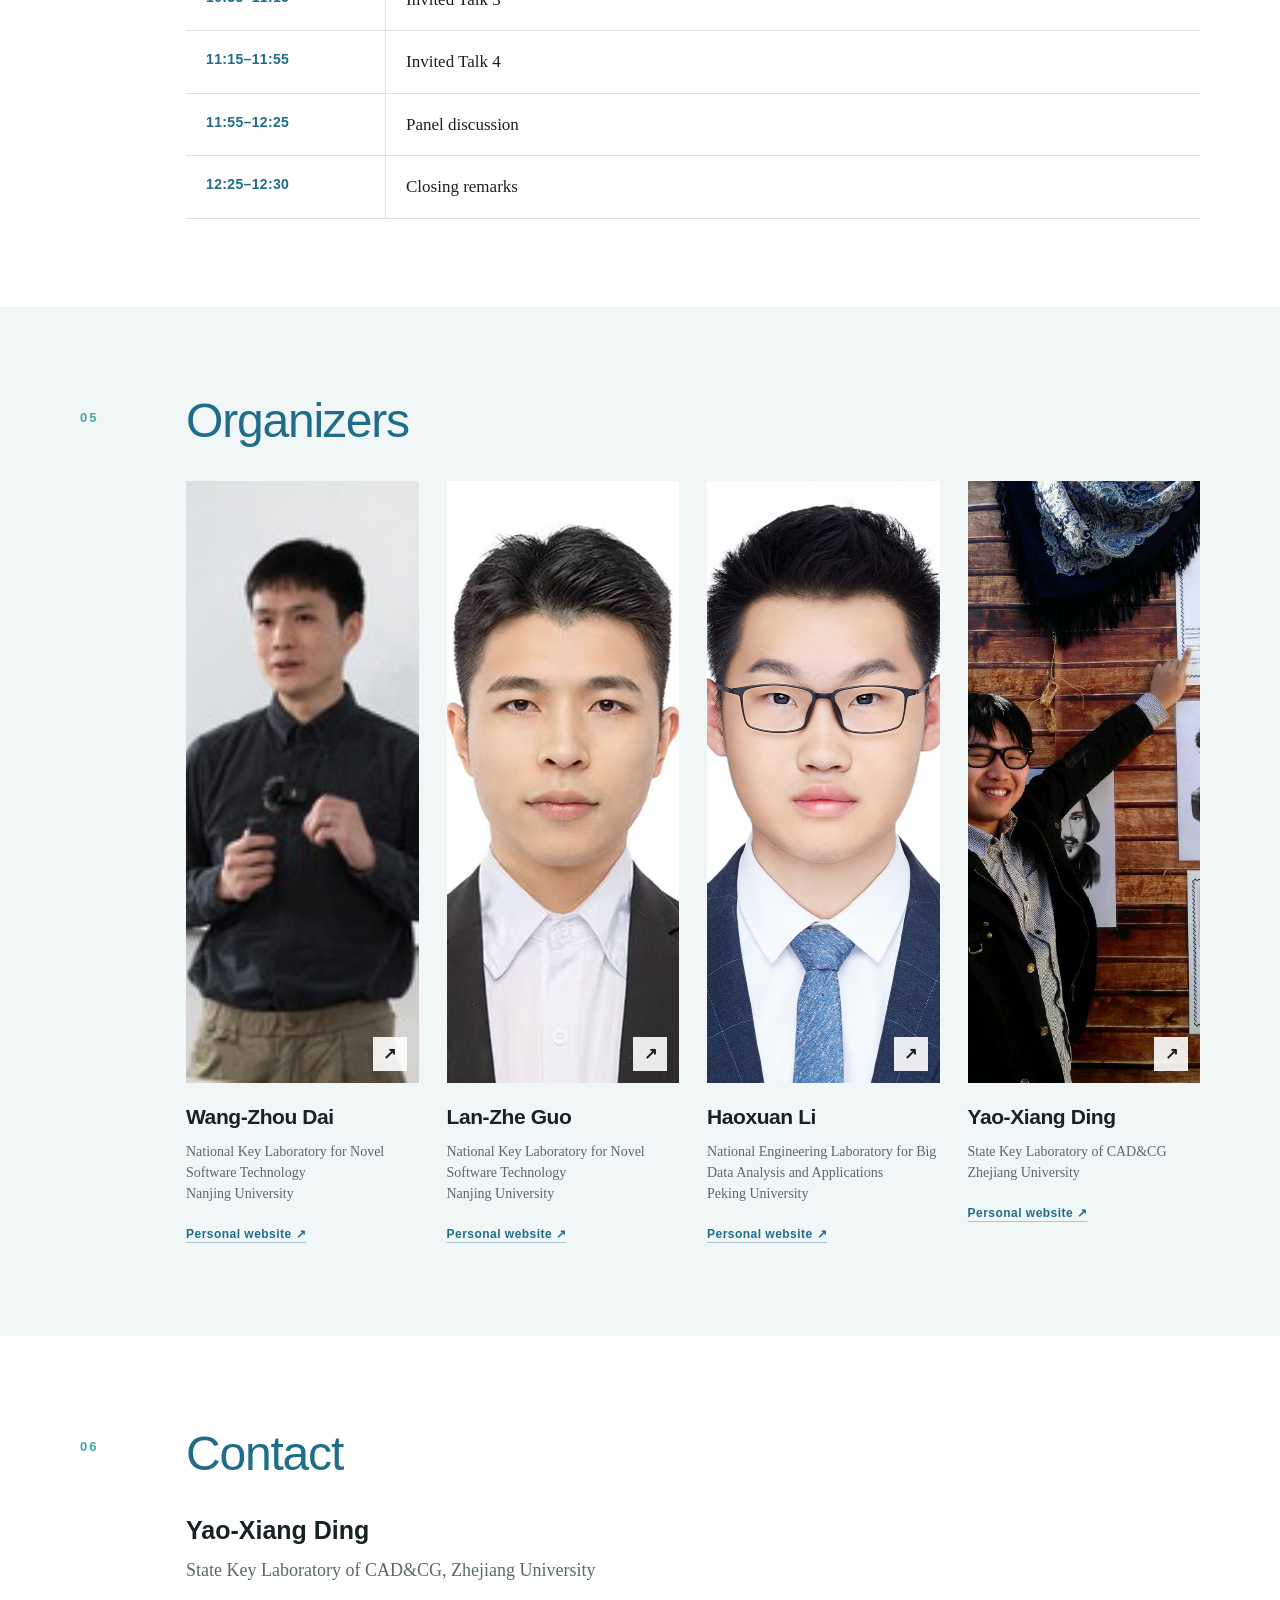
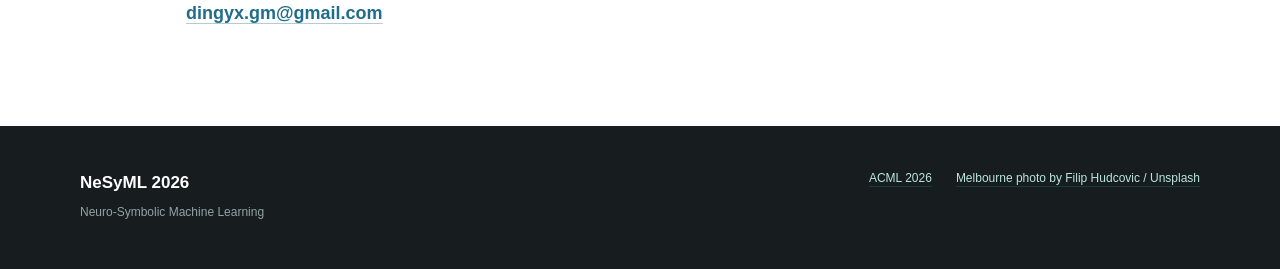
==== commit bff8d048: "Update index.html" ====
--- a/acml-2026/index.html
+++ b/acml-2026/index.html
@@ -52,7 +52,7 @@
         <p class="hero-kicker">The 18th Asian Conference on Machine Learning</p>
         <h1 id="hero-title">Neuro-Symbolic Machine Learning: <br><span>Foundations and Recent Advances<span></h1>
         <div class="hero-meta" aria-label="Workshop details">
-          <p><strong>1 December 2026</strong></p>
+          <p>1 December 2026</p>
           <p>Melbourne, Australia</p>
         </div>
       </div>
@@ -100,7 +100,7 @@
               <div class="speaker-copy">
                 <h3>Emanuele Sansone</h3>
                 <p class="speaker-affiliation">MIT/KU Leuven</p>
-                <p>Neuro-symbolic learning, reasoning and planning, agents, tool use, long-horizon decision-making.</p>
+                <p>Title to be confirmed.</p>
                 <a class="profile-link" href="https://www.kuleuven.be/wieiswie/en/person/00141341" target="_blank" rel="noreferrer">Speaker profile <span aria-hidden="true">↗</span></a>
               </div>
             </article>
@@ -111,7 +111,7 @@
               <div class="speaker-copy">
                 <h3>Haiyan Yin</h3>
                 <p class="speaker-affiliation">Singapore A*STAR</p>
-                <p>Neuro-symbolic reasoning, verification learning, reliable AI systems.</p>
+                <p>Title to be confirmed.</p>
                 <a class="profile-link" href="https://haiyanyin.github.io/" target="_blank" rel="noreferrer">Speaker profile <span aria-hidden="true">↗</span></a>
               </div>
             </article>
@@ -144,7 +144,7 @@
           <div class="organizer-grid">
             <article class="organizer-card">
               <a class="portrait-link" href="https://daiwz.net/" target="_blank" rel="noreferrer" aria-label="Visit Wang-Zhou Dai's website">
-                <img src="./assets/organizers/wang-zhou-dai.jpg" alt="Portrait of Wang-Zhou Dai" width="596" height="848" loading="lazy">
+                <img src="./assets/organizers/wang-zhou-dai.jpg" alt="Portrait of Wang-Zhou Dai" width="596" height="602" loading="lazy">
               </a>
               <h3>Wang-Zhou Dai</h3>
               <p>National Key Laboratory for Novel Software Technology<br>Nanjing University</p>
@@ -152,7 +152,7 @@
             </article>
             <article class="organizer-card">
               <a class="portrait-link" href="https://www.lamda.nju.edu.cn/guolz/" target="_blank" rel="noreferrer" aria-label="Visit Lan-Zhe Guo's website">
-                <img src="./assets/organizers/lan-zhe-guo.jpg" alt="Portrait of Lan-Zhe Guo" width="602" height="602" loading="lazy">
+                <img src="./assets/organizers/lan-zhe-guo.jpg" alt="Portrait of Lan-Zhe Guo" width="596" height="602" loading="lazy">
               </a>
               <h3>Lan-Zhe Guo</h3>
               <p>National Key Laboratory for Novel Software Technology<br>Nanjing University</p>
@@ -160,7 +160,7 @@
             </article>
             <article class="organizer-card">
               <a class="portrait-link" href="https://haoxuanli-pku.github.io/" target="_blank" rel="noreferrer" aria-label="Visit Haoxuan Li's website">
-                <img src="./assets/organizers/haoxuan-li.jpg" alt="Portrait of Haoxuan Li" width="792" height="1200" loading="lazy">
+                <img src="./assets/organizers/haoxuan-li.jpg" alt="Portrait of Haoxuan Li" width="596" height="602" loading="lazy">
               </a>
               <h3>Haoxuan Li</h3>
               <p>National Engineering Laboratory for Big Data Analysis and Applications<br>Peking University</p>
@@ -168,7 +168,7 @@
             </article>
             <article class="organizer-card">
               <a class="portrait-link" href="https://yaoxiangding.github.io/" target="_blank" rel="noreferrer" aria-label="Visit Yao-Xiang Ding's website">
-                <img src="./assets/organizers/yao-xiang-ding.jpg" alt="Portrait of Yao-Xiang Ding" width="720" height="960" loading="lazy">
+                <img src="./assets/organizers/yao-xiang-ding.jpg" alt="Portrait of Yao-Xiang Ding" width="596" height="602" loading="lazy">
               </a>
               <h3>Yao-Xiang Ding</h3>
               <p>State Key Laboratory of CAD&amp;CG<br>Zhejiang University</p>
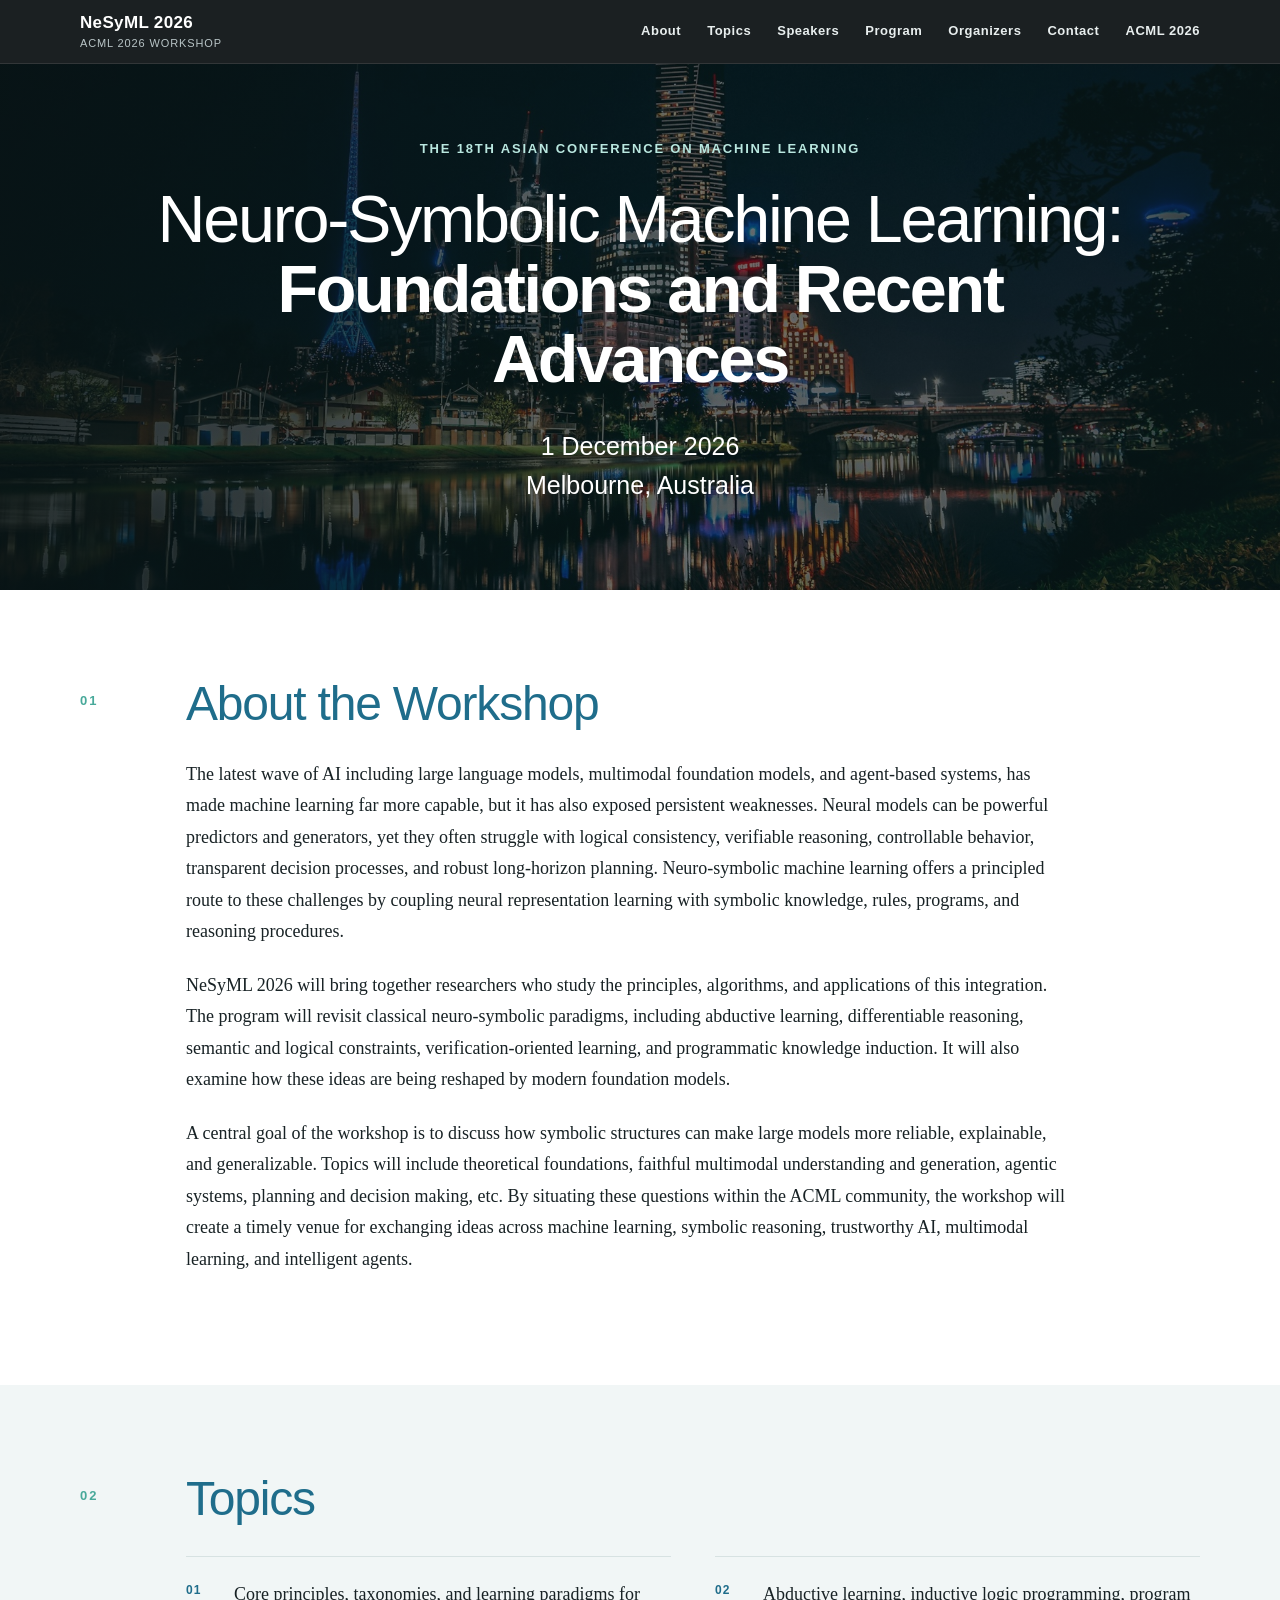
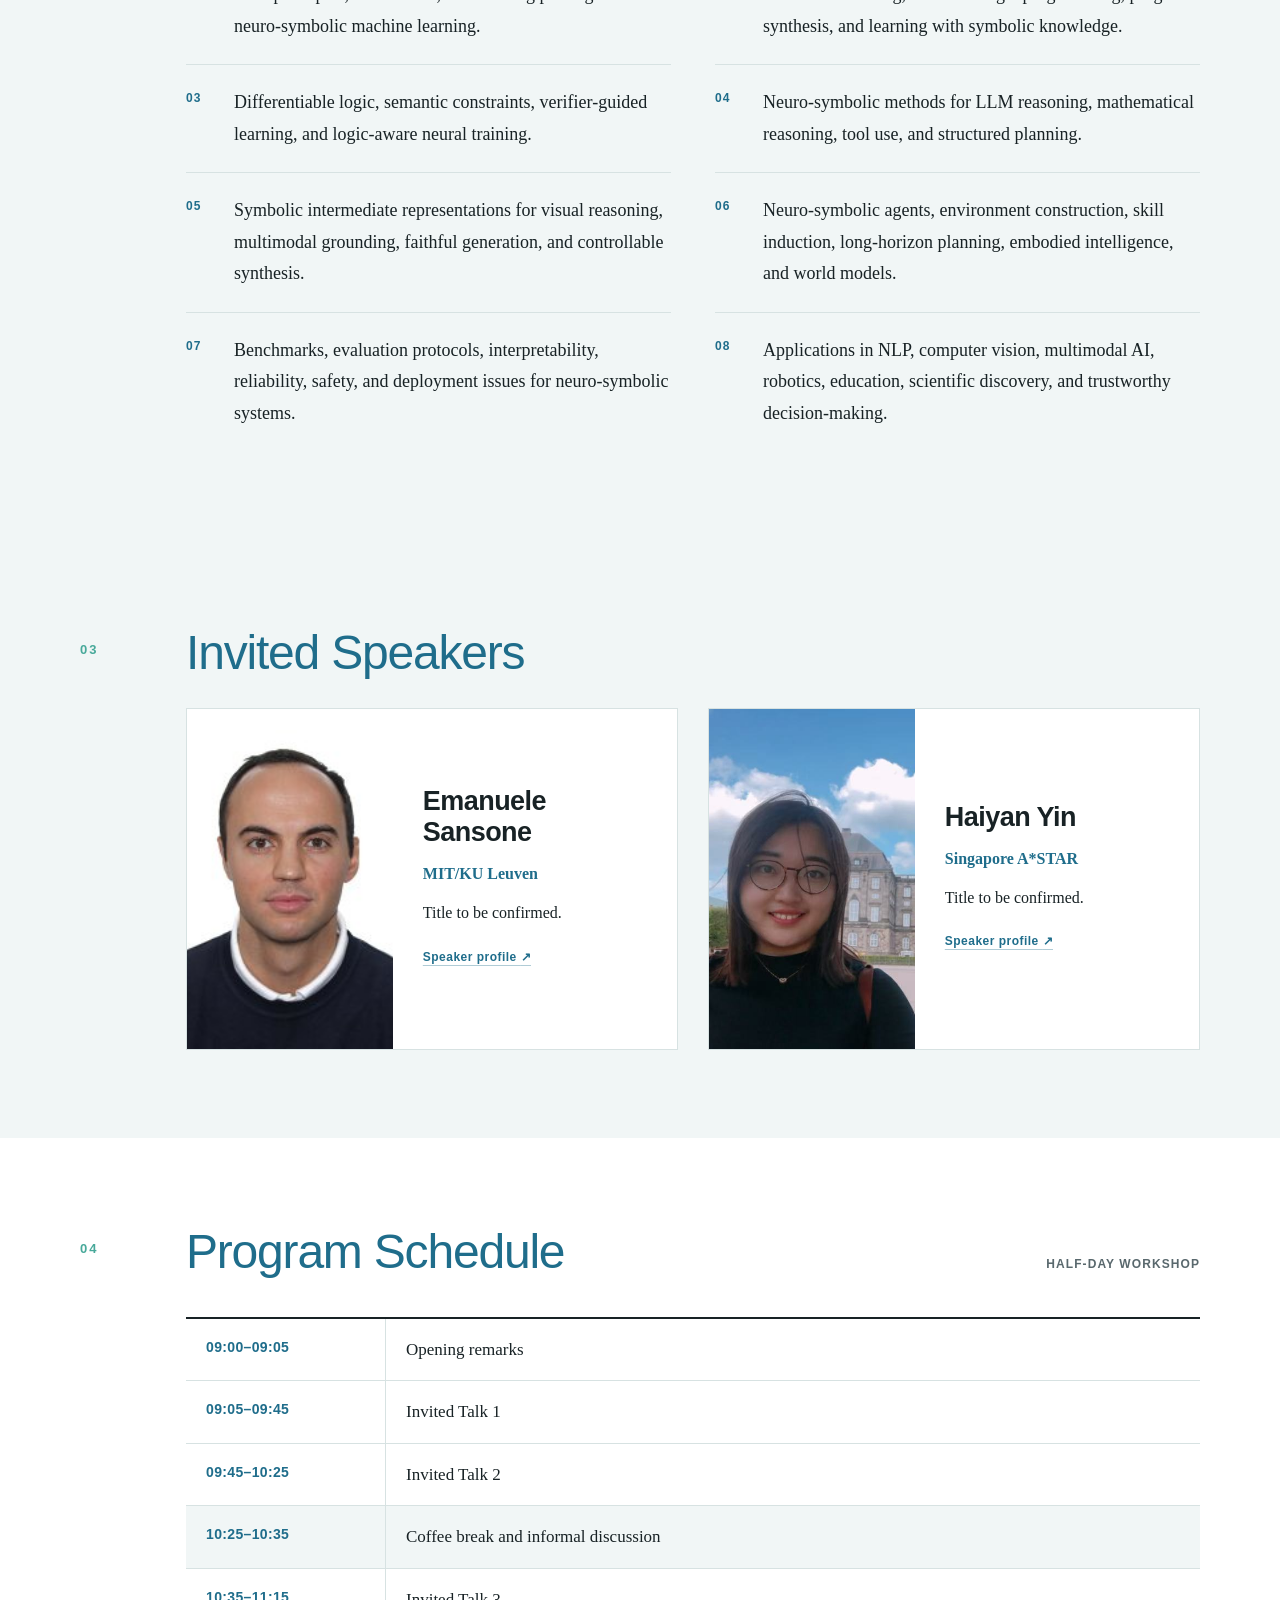
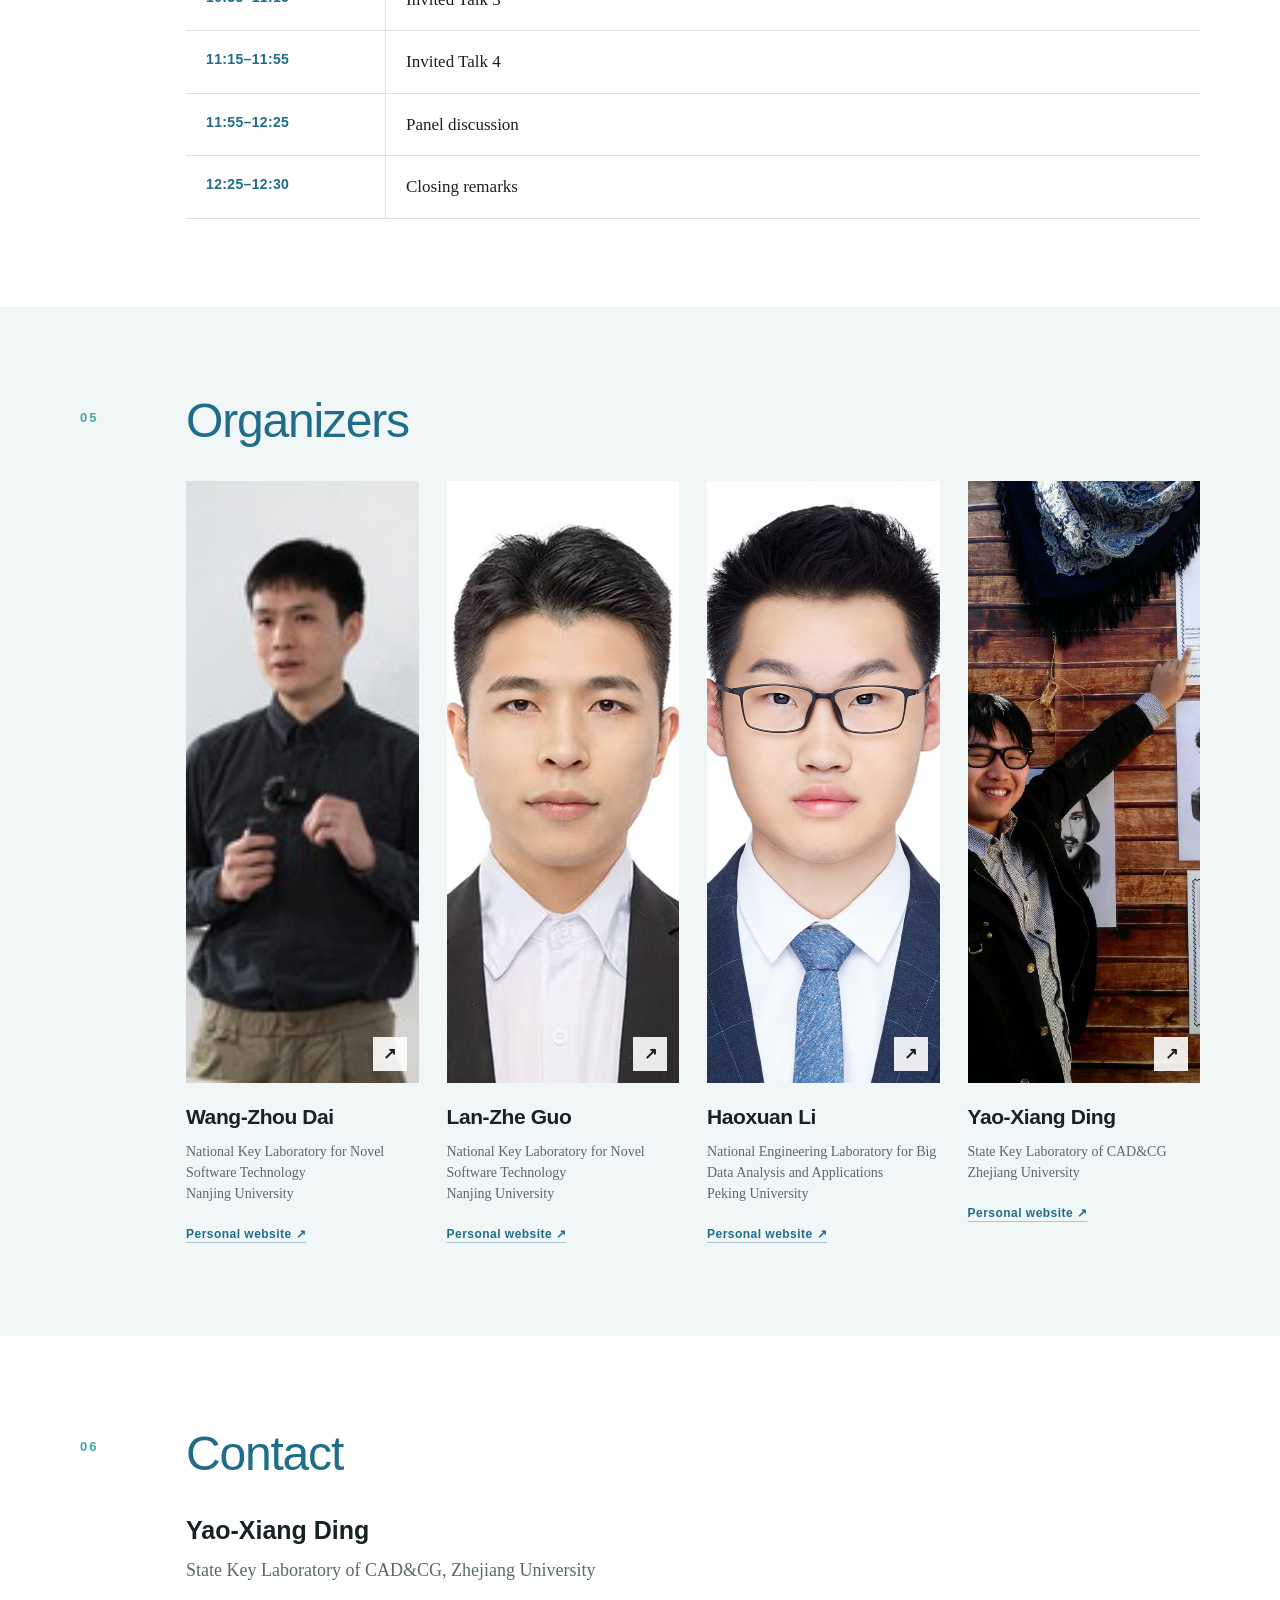
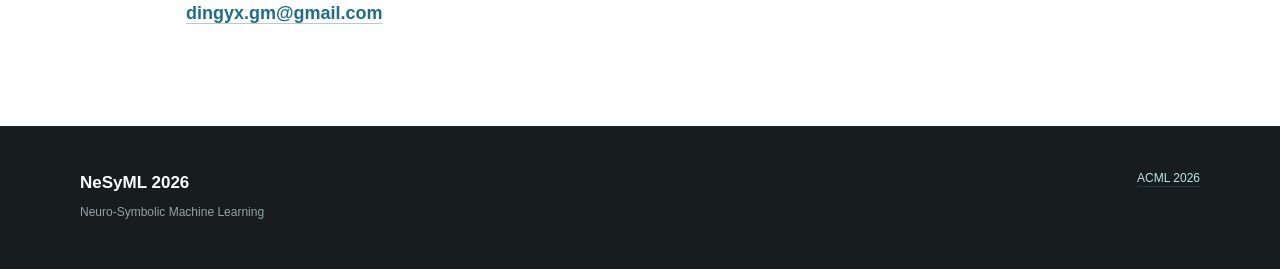
==== commit 6df76bae: "Update index.html" ====
--- a/acml-2026/index.html
+++ b/acml-2026/index.html
@@ -193,7 +193,6 @@
       <div><strong>NeSyML 2026</strong><span>Neuro-Symbolic Machine Learning</span></div>
       <div class="footer-links">
         <a href="https://www.acml-conf.org/2026/" target="_blank" rel="noreferrer">ACML 2026</a>
-        <a href="https://unsplash.com/photos/landscape-photography-of-buildings-near-body-of-water-oZjJJMGt9wI" target="_blank" rel="noreferrer">Melbourne photo by Filip Hudcovic / Unsplash</a>
       </div>
     </div>
   </footer>
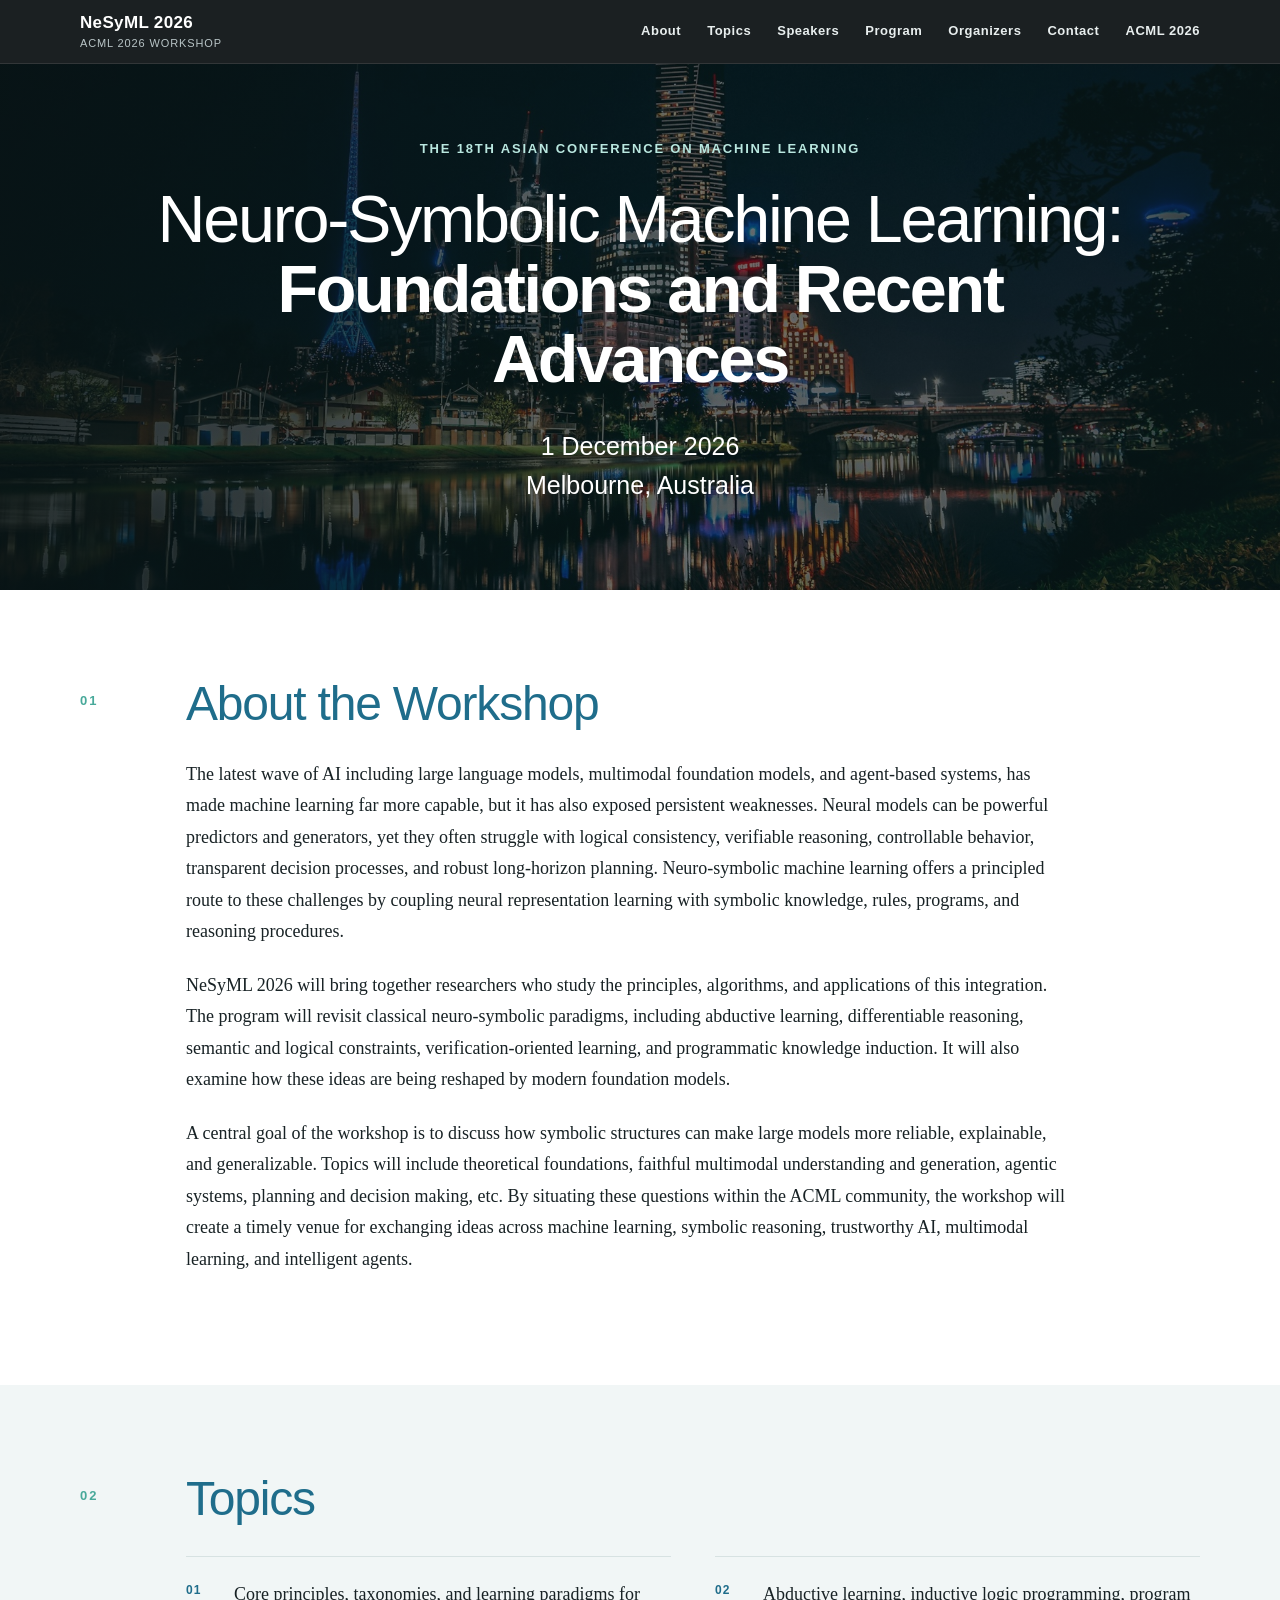
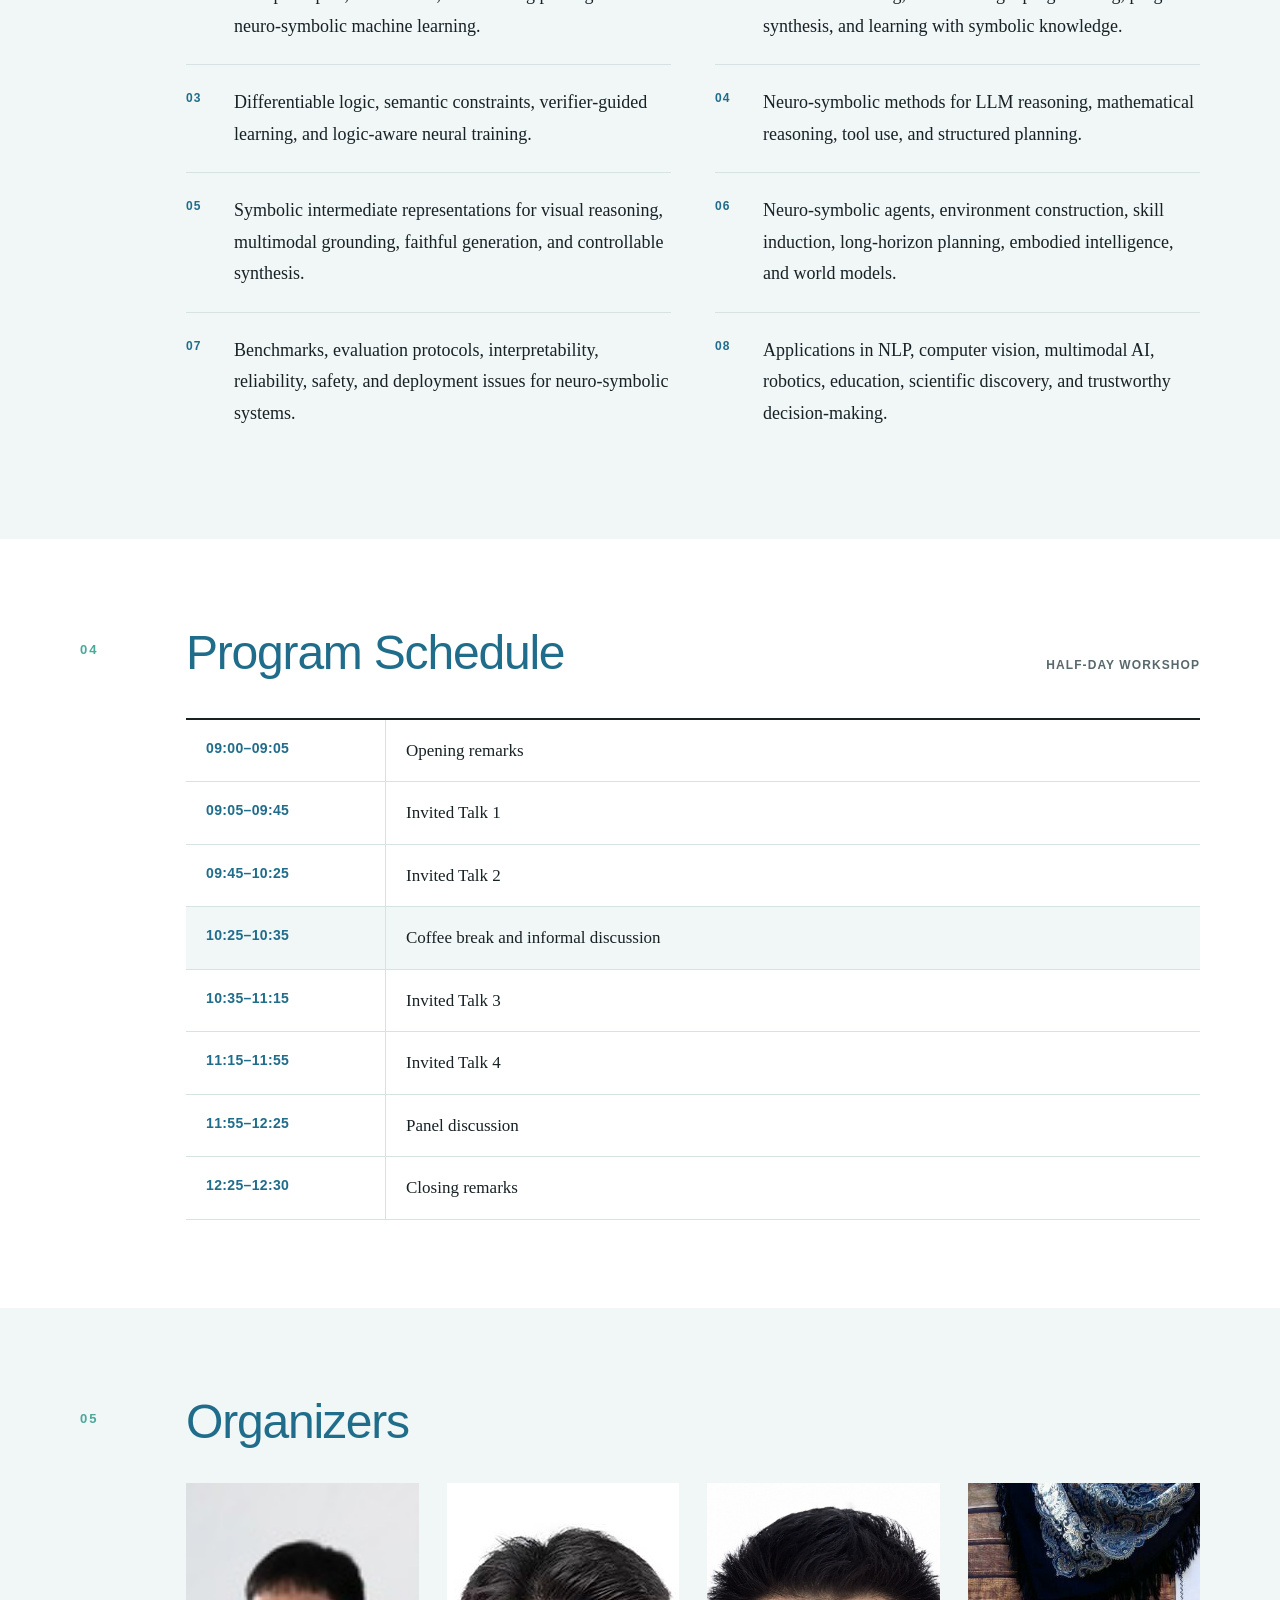
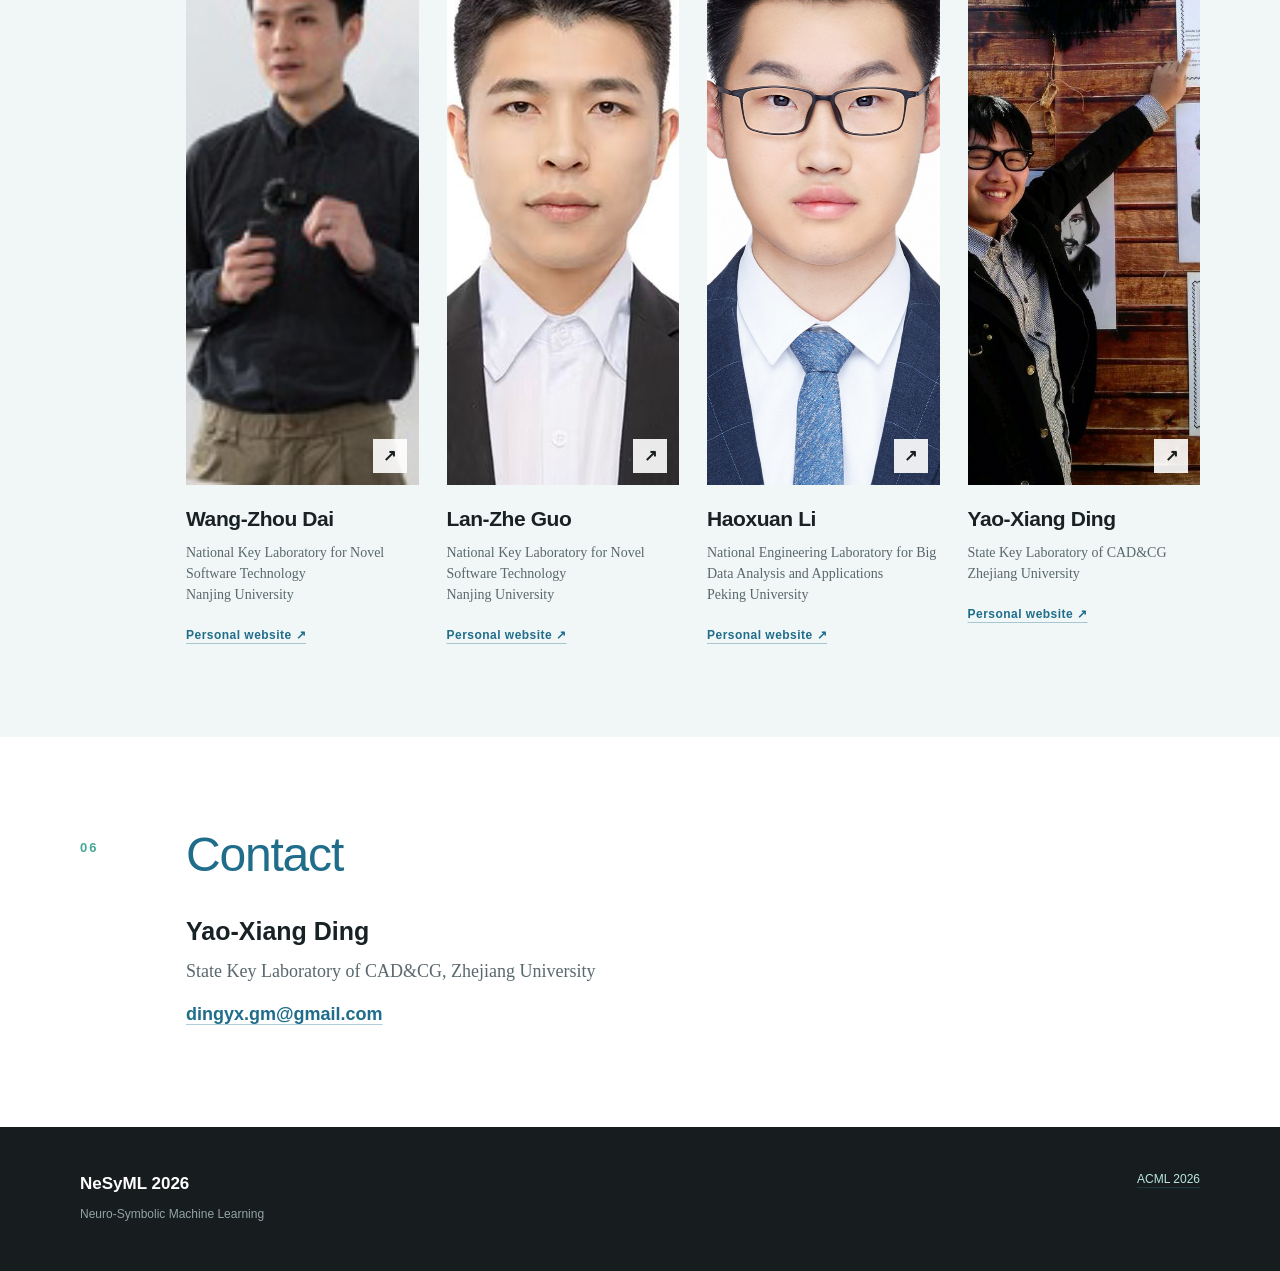
==== commit d9b3f333: "2026.09.08 update" ====
--- a/acml-2026/index.html
+++ b/acml-2026/index.html
@@ -87,36 +87,6 @@
       </section>
 
   
-
-      <section class="section section-tinted" id="speakers" aria-labelledby="speakers-title">
-        <p class="section-index">03</p>
-        <div class="section-body">
-          <h2 id="speakers-title">Invited Speakers</h2>
-          <div class="speaker-grid">
-            <article class="speaker-card">
-              <a class="speaker-photo" href="https://www.kuleuven.be/wieiswie/en/person/00141341" target="_blank" rel="noreferrer" aria-label="Visit Emanuele Sansone's KU Leuven profile">
-                <img src="./assets/speakers/emanuele-sansone.jpg" alt="Portrait of Emanuele Sansone" width="213" height="256" loading="lazy">
-              </a>
-              <div class="speaker-copy">
-                <h3>Emanuele Sansone</h3>
-                <p class="speaker-affiliation">MIT/KU Leuven</p>
-                <p>Title to be confirmed.</p>
-                <a class="profile-link" href="https://www.kuleuven.be/wieiswie/en/person/00141341" target="_blank" rel="noreferrer">Speaker profile <span aria-hidden="true">↗</span></a>
-              </div>
-            </article>
-            <article class="speaker-card">
-              <a class="speaker-photo" href="https://haiyanyin.github.io/" target="_blank" rel="noreferrer" aria-label="Visit Haiyan Yin's website">
-                <img src="./assets/speakers/haiyan-yin.jpg" alt="Portrait of Haiyan Yin" width="711" height="619" loading="lazy">
-              </a>
-              <div class="speaker-copy">
-                <h3>Haiyan Yin</h3>
-                <p class="speaker-affiliation">Singapore A*STAR</p>
-                <p>Title to be confirmed.</p>
-                <a class="profile-link" href="https://haiyanyin.github.io/" target="_blank" rel="noreferrer">Speaker profile <span aria-hidden="true">↗</span></a>
-              </div>
-            </article>
-      </section>
-
       <section class="section" id="program" aria-labelledby="program-title">
         <p class="section-index">04</p>
         <div class="section-body">
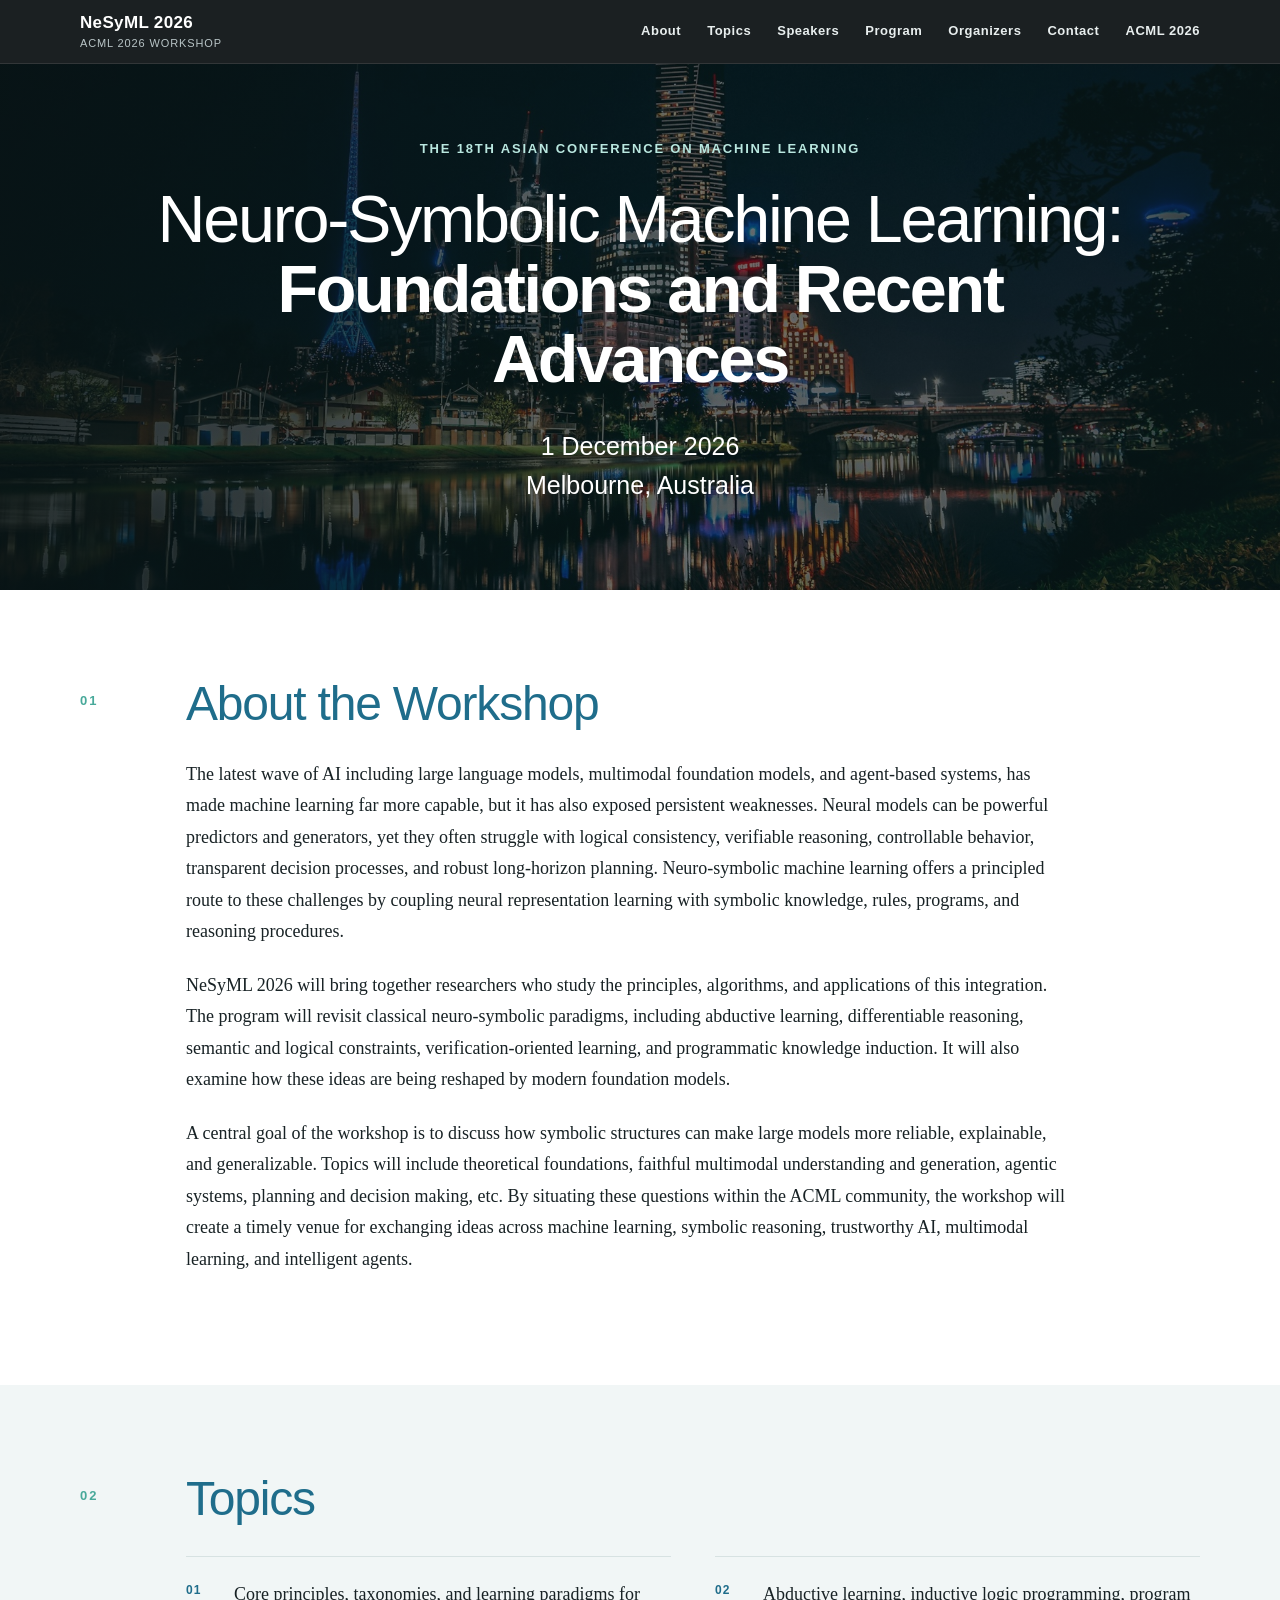
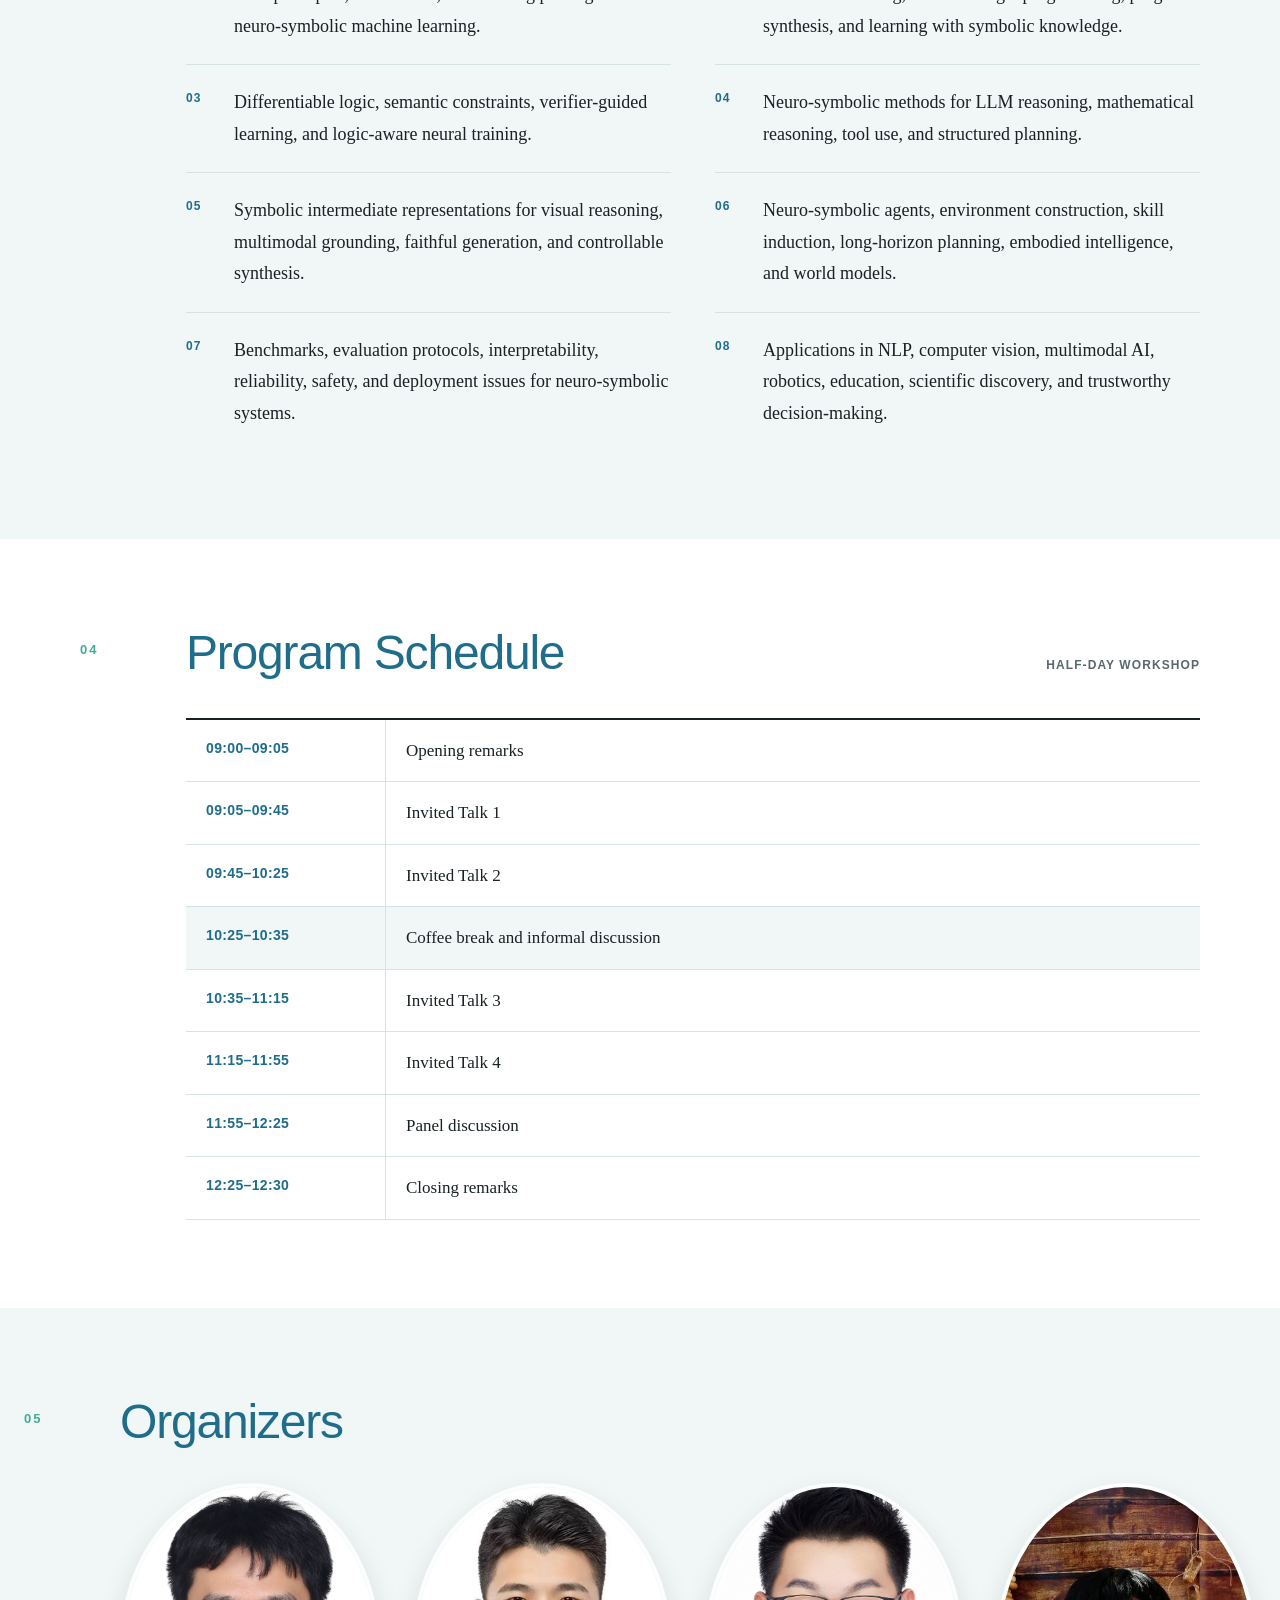
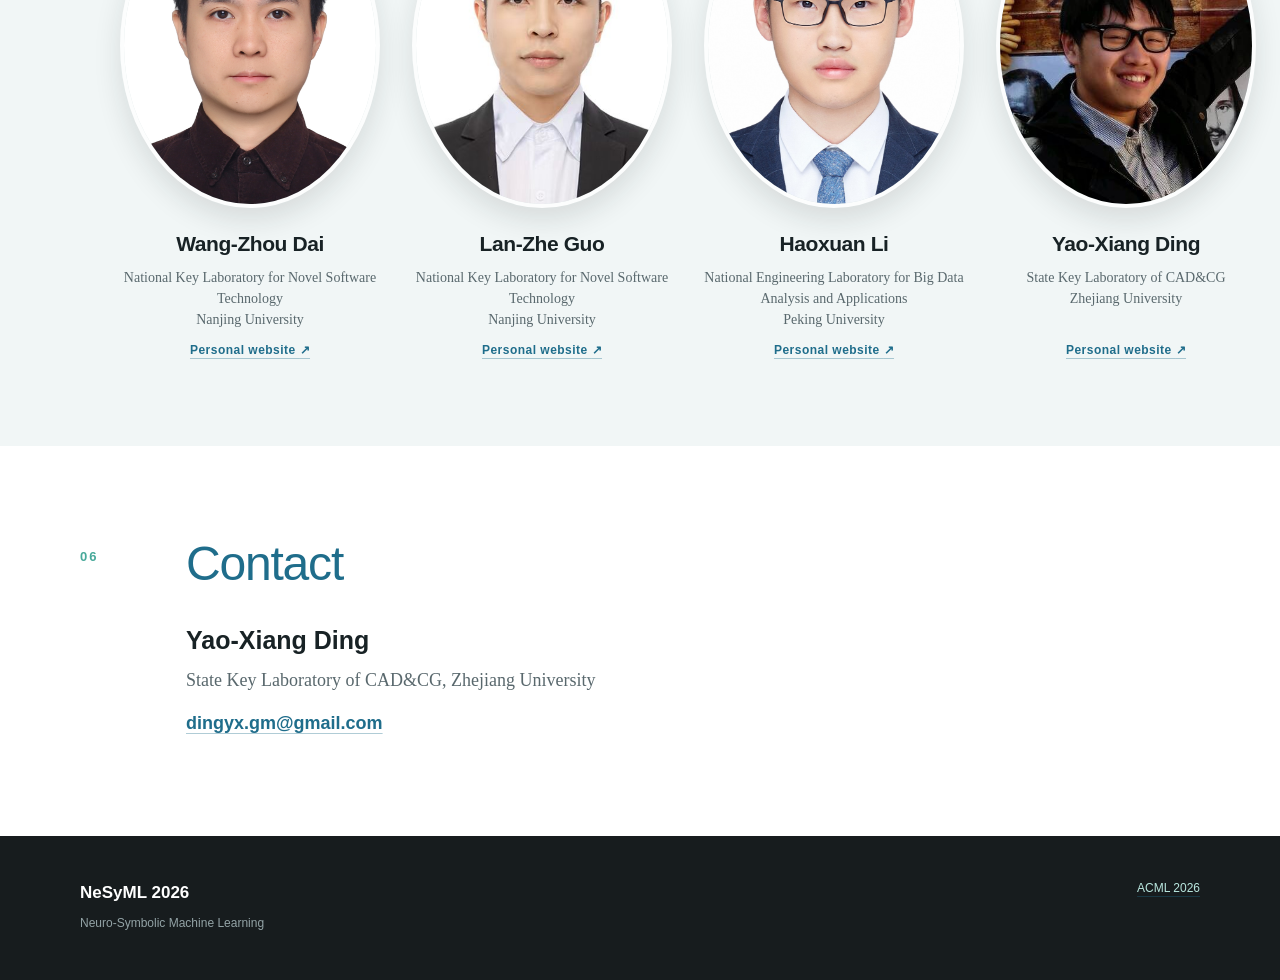
==== commit c6db63eb: "Refine organizer portraits Use wider 4:5 oval crops with per-portrait positioning and responsive fou" ====
--- a/acml-2026/index.html
+++ b/acml-2026/index.html
@@ -50,7 +50,7 @@
       <div class="hero-overlay" aria-hidden="true"></div>
       <div class="hero-content">
         <p class="hero-kicker">The 18th Asian Conference on Machine Learning</p>
-        <h1 id="hero-title">Neuro-Symbolic Machine Learning: <br><span>Foundations and Recent Advances<span></h1>
+        <h1 id="hero-title">Neuro-Symbolic Machine Learning: <br><span>Foundations and Recent Advances</span></h1>
         <div class="hero-meta" aria-label="Workshop details">
           <p>1 December 2026</p>
           <p>Melbourne, Australia</p>
@@ -114,7 +114,7 @@
           <div class="organizer-grid">
             <article class="organizer-card">
               <a class="portrait-link" href="https://daiwz.net/" target="_blank" rel="noreferrer" aria-label="Visit Wang-Zhou Dai's website">
-                <img src="./assets/organizers/wang-zhou-dai.jpg" alt="Portrait of Wang-Zhou Dai" width="596" height="602" loading="lazy">
+                <img class="portrait-wang" src="./assets/organizers/wang-zhou-dai.jpg" alt="Portrait of Wang-Zhou Dai" width="1900" height="2444" loading="lazy">
               </a>
               <h3>Wang-Zhou Dai</h3>
               <p>National Key Laboratory for Novel Software Technology<br>Nanjing University</p>
@@ -122,7 +122,7 @@
             </article>
             <article class="organizer-card">
               <a class="portrait-link" href="https://www.lamda.nju.edu.cn/guolz/" target="_blank" rel="noreferrer" aria-label="Visit Lan-Zhe Guo's website">
-                <img src="./assets/organizers/lan-zhe-guo.jpg" alt="Portrait of Lan-Zhe Guo" width="596" height="602" loading="lazy">
+                <img class="portrait-guo" src="./assets/organizers/lan-zhe-guo.jpg" alt="Portrait of Lan-Zhe Guo" width="602" height="602" loading="lazy">
               </a>
               <h3>Lan-Zhe Guo</h3>
               <p>National Key Laboratory for Novel Software Technology<br>Nanjing University</p>
@@ -130,7 +130,7 @@
             </article>
             <article class="organizer-card">
               <a class="portrait-link" href="https://haoxuanli-pku.github.io/" target="_blank" rel="noreferrer" aria-label="Visit Haoxuan Li's website">
-                <img src="./assets/organizers/haoxuan-li.jpg" alt="Portrait of Haoxuan Li" width="596" height="602" loading="lazy">
+                <img class="portrait-li" src="./assets/organizers/haoxuan-li.jpg" alt="Portrait of Haoxuan Li" width="792" height="1200" loading="lazy">
               </a>
               <h3>Haoxuan Li</h3>
               <p>National Engineering Laboratory for Big Data Analysis and Applications<br>Peking University</p>
@@ -138,12 +138,14 @@
             </article>
             <article class="organizer-card">
               <a class="portrait-link" href="https://yaoxiangding.github.io/" target="_blank" rel="noreferrer" aria-label="Visit Yao-Xiang Ding's website">
-                <img src="./assets/organizers/yao-xiang-ding.jpg" alt="Portrait of Yao-Xiang Ding" width="596" height="602" loading="lazy">
+                <img class="portrait-ding" src="./assets/organizers/yao-xiang-ding.jpg" alt="Portrait of Yao-Xiang Ding" width="720" height="960" loading="lazy">
               </a>
               <h3>Yao-Xiang Ding</h3>
               <p>State Key Laboratory of CAD&amp;CG<br>Zhejiang University</p>
               <a class="profile-link" href="https://yaoxiangding.github.io/" target="_blank" rel="noreferrer">Personal website <span aria-hidden="true">↗</span></a>
             </article>
+          </div>
+        </div>
       </section>
 
       <section class="section contact-section" id="contact" aria-labelledby="contact-title">
--- a/acml-2026/styles.css
+++ b/acml-2026/styles.css
@@ -403,42 +403,77 @@
 .organizer-grid {
   display: grid;
   grid-template-columns: repeat(4, minmax(0, 1fr));
-  gap: 28px;
+  gap: 48px 32px;
   margin-top: 34px;
 }
 
-.organizer-card { min-width: 0; }
+.organizer-card {
+  min-width: 0;
+  display: flex;
+  flex-direction: column;
+  align-items: center;
+  text-align: center;
+}
+
+#organizers.section {
+  width: min(1280px, calc(100% - 48px));
+  grid-template-columns: 64px minmax(0, 1fr);
+  gap: 32px;
+}
+
 .portrait-link {
   position: relative;
   display: block;
-  margin-bottom: 22px;
+  width: min(100%, 264px);
+  aspect-ratio: 4 / 5;
+  margin: 0 auto 24px;
   overflow: hidden;
   background: #dbe6e6;
-}
-.portrait-link::after {
+  border: 4px solid rgba(255, 255, 255, .92);
+  border-radius: 50%;
+  box-shadow: 0 12px 28px rgba(24, 34, 37, .12);
+}
+
+.portrait-link img {
   position: absolute;
-  right: 12px;
-  bottom: 12px;
-  display: grid;
-  width: 34px;
-  height: 34px;
-  place-items: center;
-  color: var(--night);
-  background: rgba(255, 255, 255, .9);
-  content: "↗";
-  font: 700 16px/1 Arial, Helvetica, sans-serif;
-}
-.portrait-link img {
+  top: var(--portrait-top, 0);
+  left: var(--portrait-left, 0);
   display: block;
-  width: 100%;
-  aspect-ratio: 1 / 1;
+  width: var(--portrait-width, 100%);
+  max-width: none;
+  height: var(--portrait-height, 100%);
   object-fit: cover;
-  object-position: center 28%;
+  object-position: var(--portrait-position, center);
   transition: transform .3s ease;
 }
+
+.portrait-wang { --portrait-position: center 36%; }
+.portrait-guo {
+  --portrait-width: 112%;
+  --portrait-height: 112%;
+  --portrait-left: -6%;
+  --portrait-top: -6%;
+  --portrait-position: center 38%;
+}
+.portrait-li { --portrait-position: center 32%; }
+.portrait-ding {
+  --portrait-width: 200%;
+  --portrait-height: 200%;
+  --portrait-left: -8%;
+  --portrait-top: -43%;
+}
+
 .portrait-link:hover img { transform: scale(1.025); }
 .organizer-card h3 { font-size: 21px; }
-.organizer-card p { margin: 11px 0 13px; color: var(--muted); font-size: 14px; line-height: 1.5; }
+.organizer-card p {
+  width: 100%;
+  max-width: 276px;
+  min-height: 4.5em;
+  margin: 11px auto 13px;
+  color: var(--muted);
+  font-size: 14px;
+  line-height: 1.5;
+}
 .photo-note { margin: 34px 0 0 !important; color: var(--muted); font-size: 13px; line-height: 1.55; }
 
 .contact-section .section-body { padding: 4px 0 8px; }
@@ -474,6 +509,7 @@
   .info-list > div:nth-last-child(-n+2) { border-bottom: 0; }
   .speaker-card { grid-template-columns: minmax(150px, 39%) minmax(0, 1fr); }
   .speaker-copy { padding: 24px; }
+  .organizer-grid { grid-template-columns: repeat(2, minmax(0, 1fr)); }
 }
 
 @media (max-width: 980px) {
@@ -500,7 +536,7 @@
   .menu-open .primary-nav { visibility: visible; opacity: 1; pointer-events: auto; transform: translateY(0); }
   .speaker-grid { grid-template-columns: 1fr; }
   .speaker-card { grid-template-columns: minmax(220px, 36%) minmax(0, 1fr); }
-  .organizer-grid { grid-template-columns: repeat(2, minmax(0, 1fr)); gap: 42px 28px; }
+  .organizer-grid { gap: 48px 28px; }
 }
 
 @media (max-width: 760px) {
@@ -536,8 +572,15 @@
   .schedule-list span { padding: 0; border: 0; }
   .schedule-list span { margin-top: 4px; }
   .schedule-list .schedule-break { margin: 0 -18px; padding: 15px 18px; }
+  #organizers.section {
+    width: min(100% - 36px, var(--content-width));
+    grid-template-columns: 1fr;
+    gap: 8px;
+  }
   .organizer-grid { grid-template-columns: 1fr; gap: 46px; }
-  .organizer-card { max-width: 430px; }
+  .organizer-card { width: 100%; max-width: 320px; margin: 0 auto; }
+  .portrait-link { width: min(100%, 214px); }
+  .organizer-card p { min-height: 0; }
   .footer-inner { width: min(100% - 36px, var(--content-width)); display: grid; gap: 22px; }
   .footer-links { display: grid; justify-content: start; }
 }
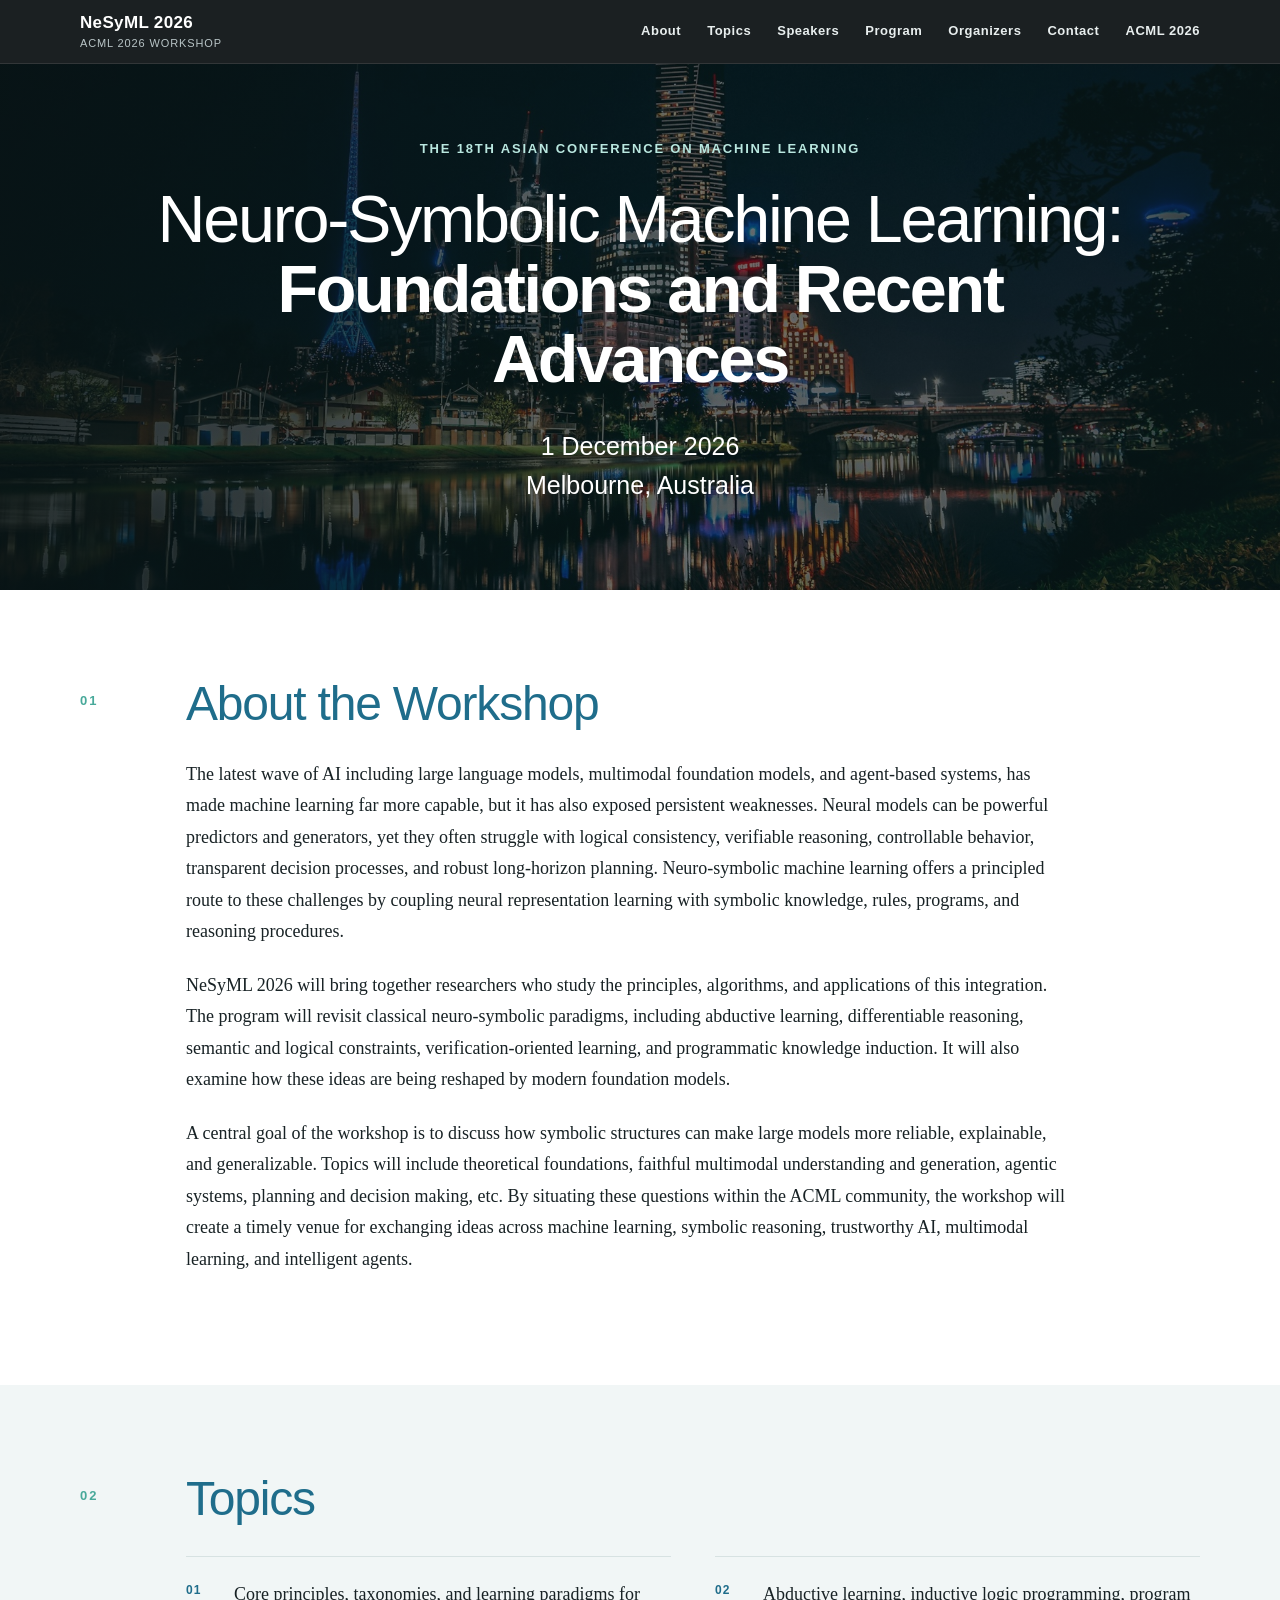
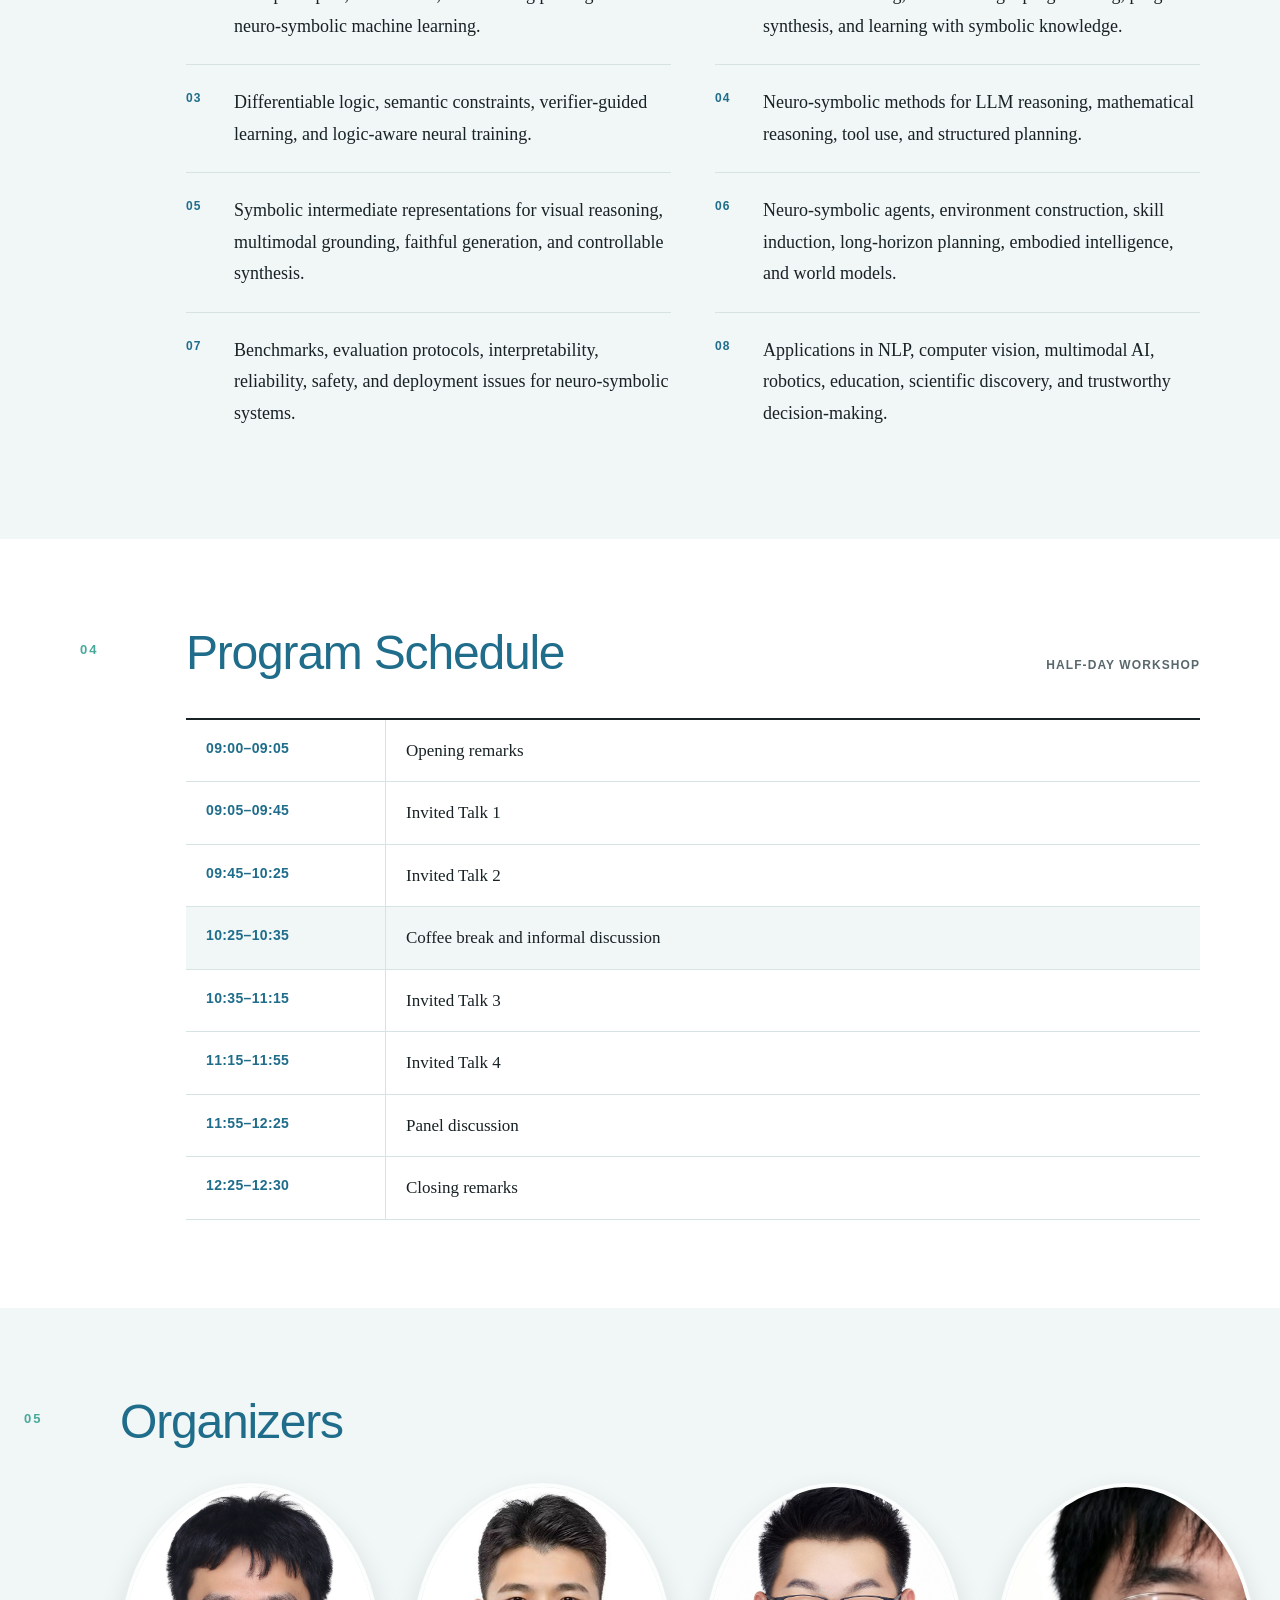
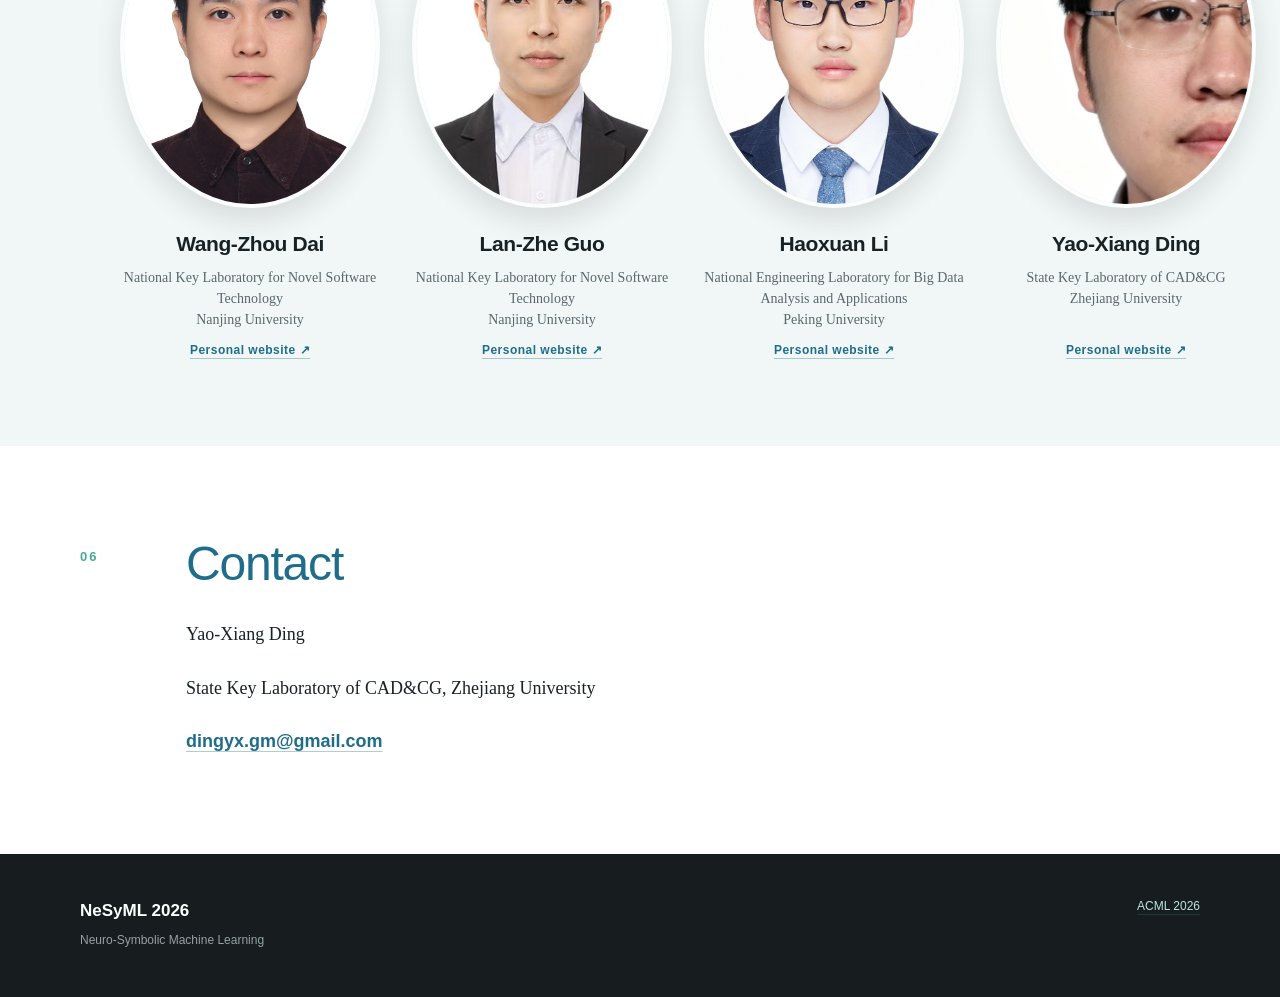
==== commit ef655879: "Update index.html" ====
--- a/acml-2026/index.html
+++ b/acml-2026/index.html
@@ -152,7 +152,7 @@
         <p class="section-index">06</p>
         <div class="section-body reading-width">
           <h2 id="contact-title">Contact</h2>
-          <p class="contact-name">Yao-Xiang Ding</p>
+          <p class=>Yao-Xiang Ding</p>
           <p>State Key Laboratory of CAD&amp;CG, Zhejiang University</p>
           <a class="email-link" href="mailto:dingyx.gm@gmail.com">dingyx.gm@gmail.com</a>
         </div>
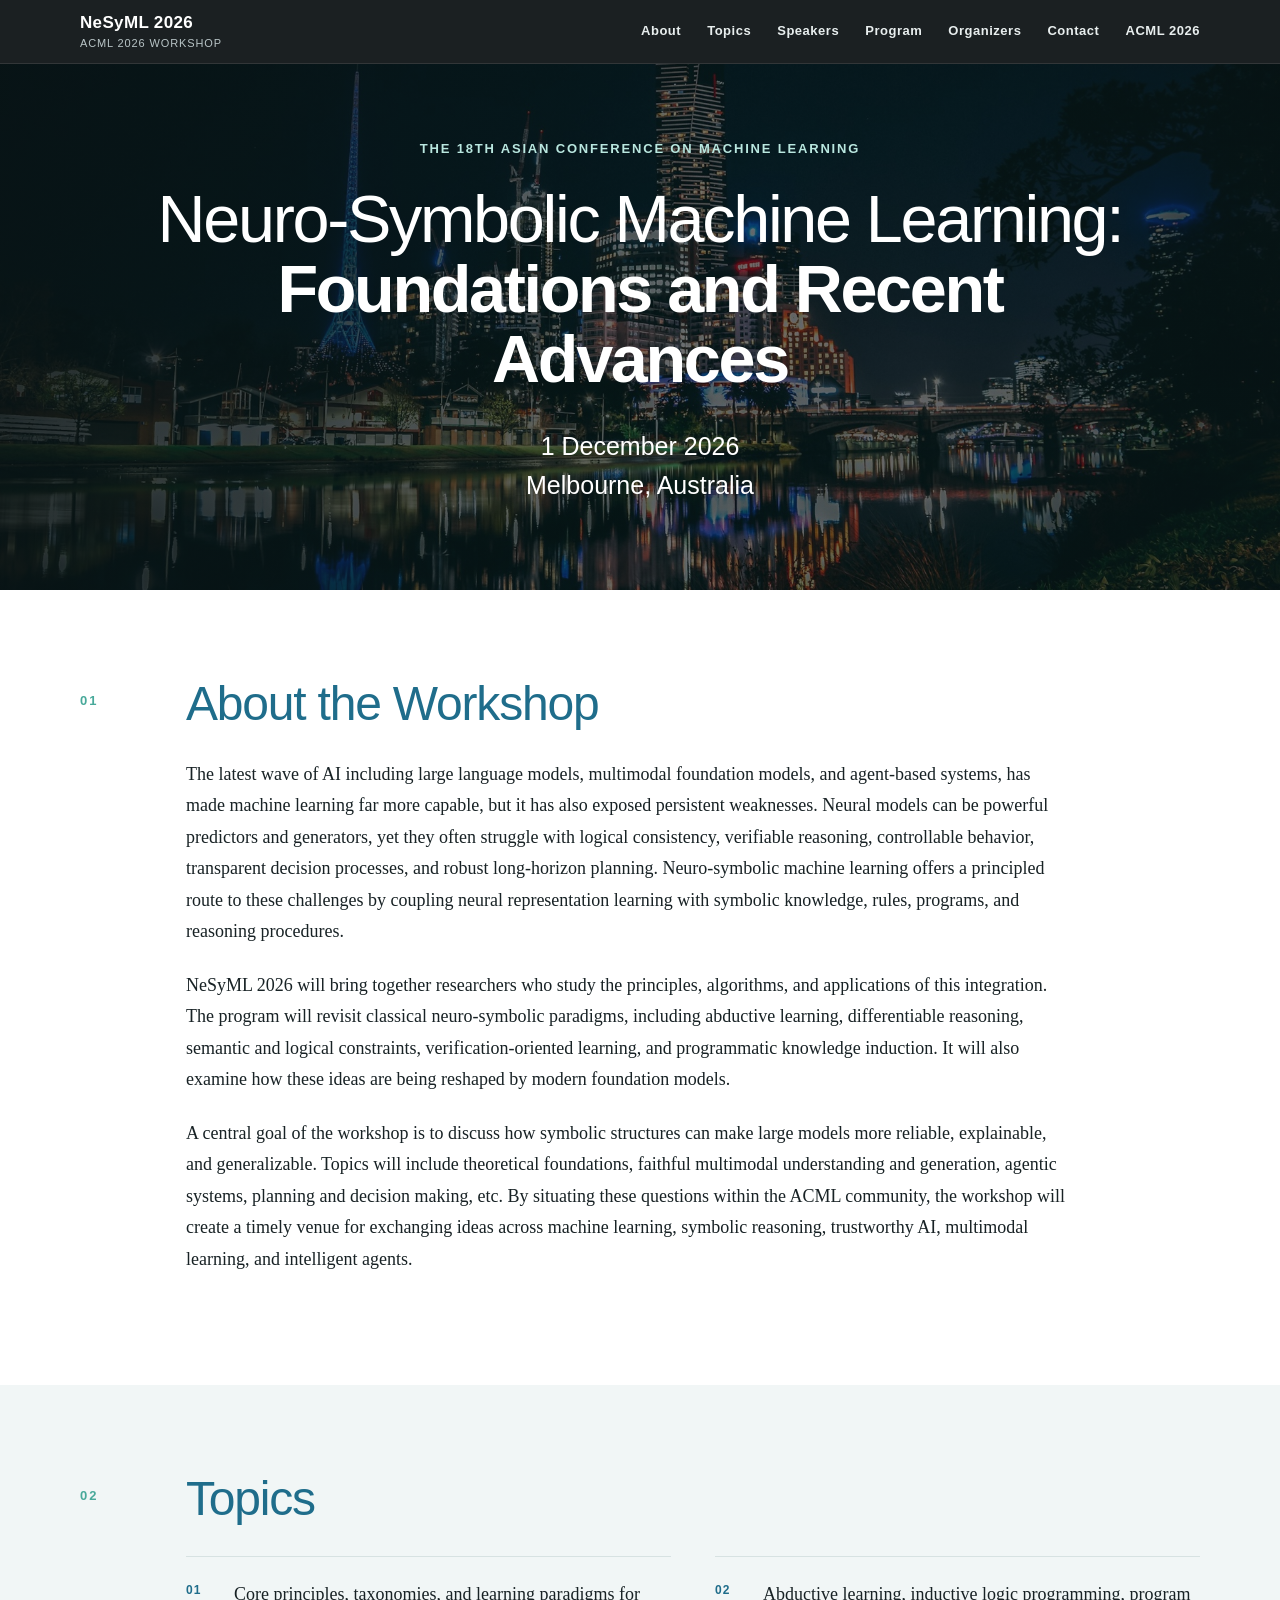
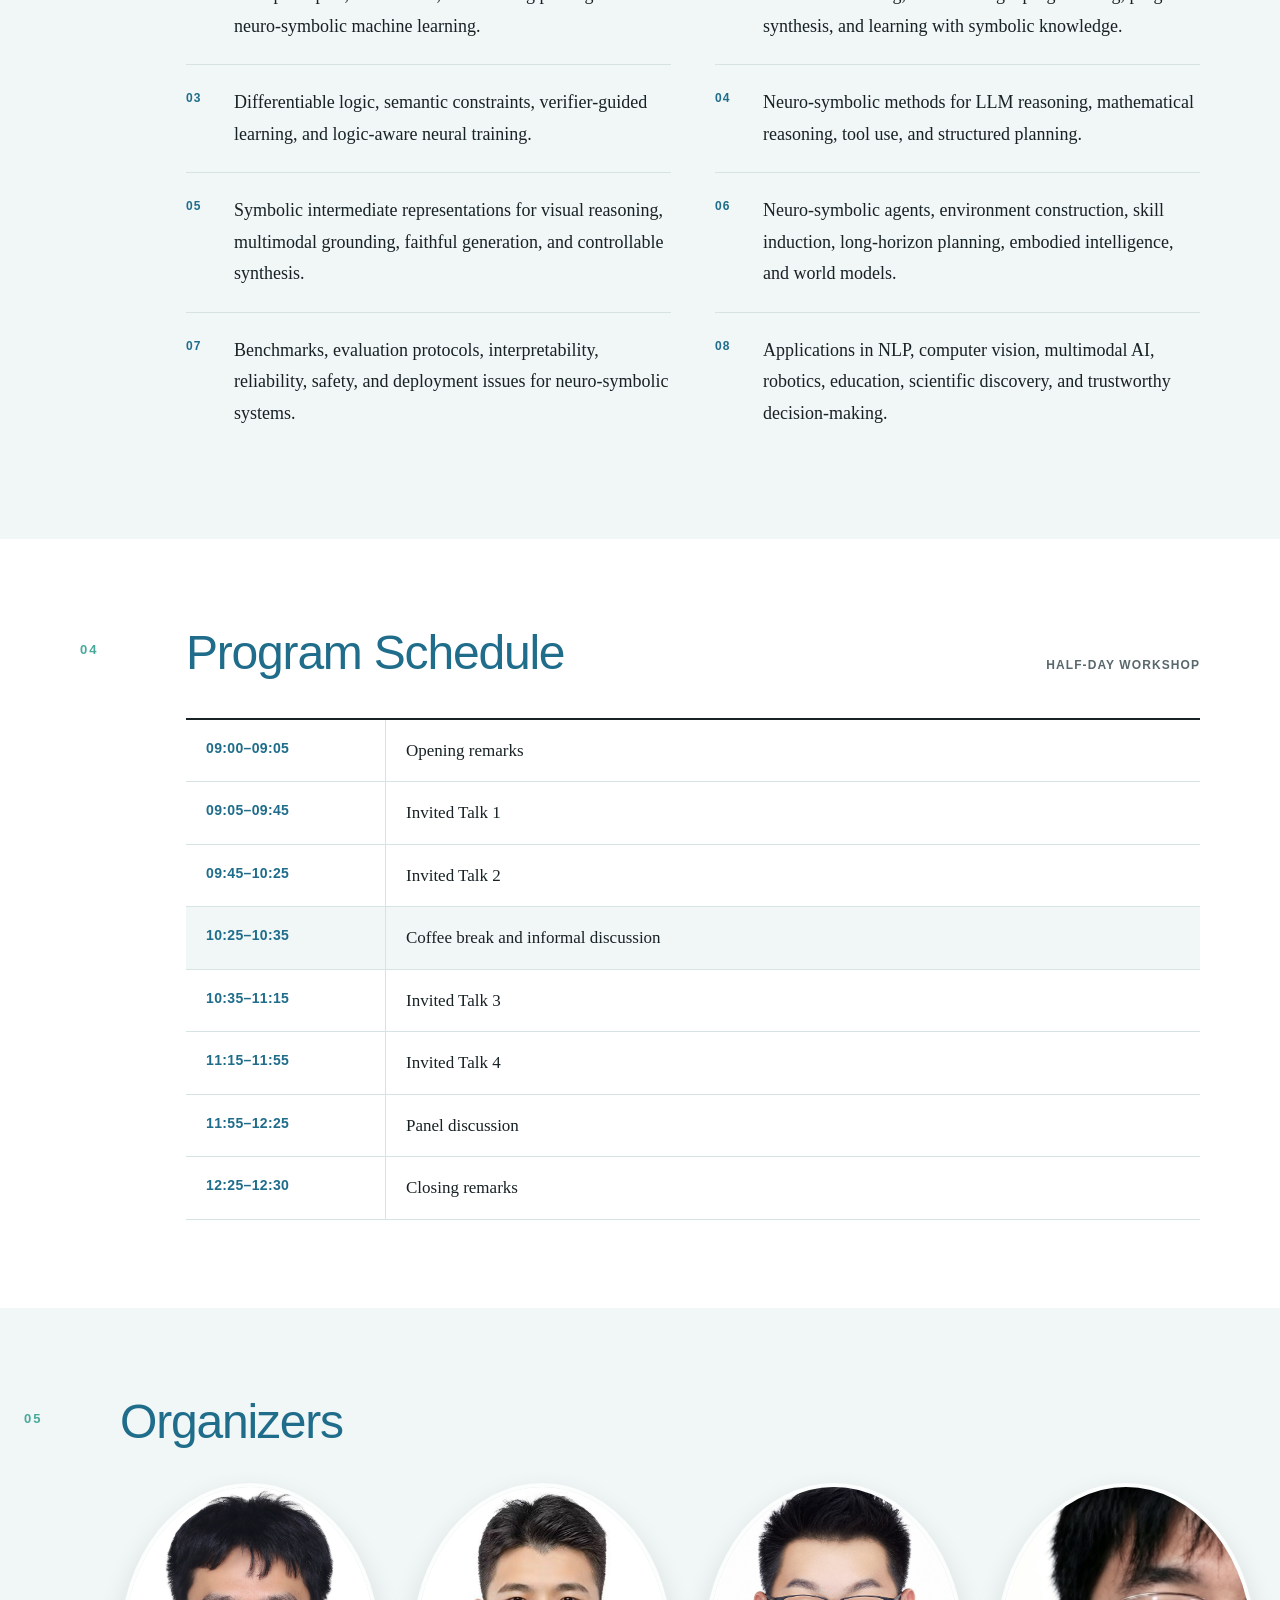
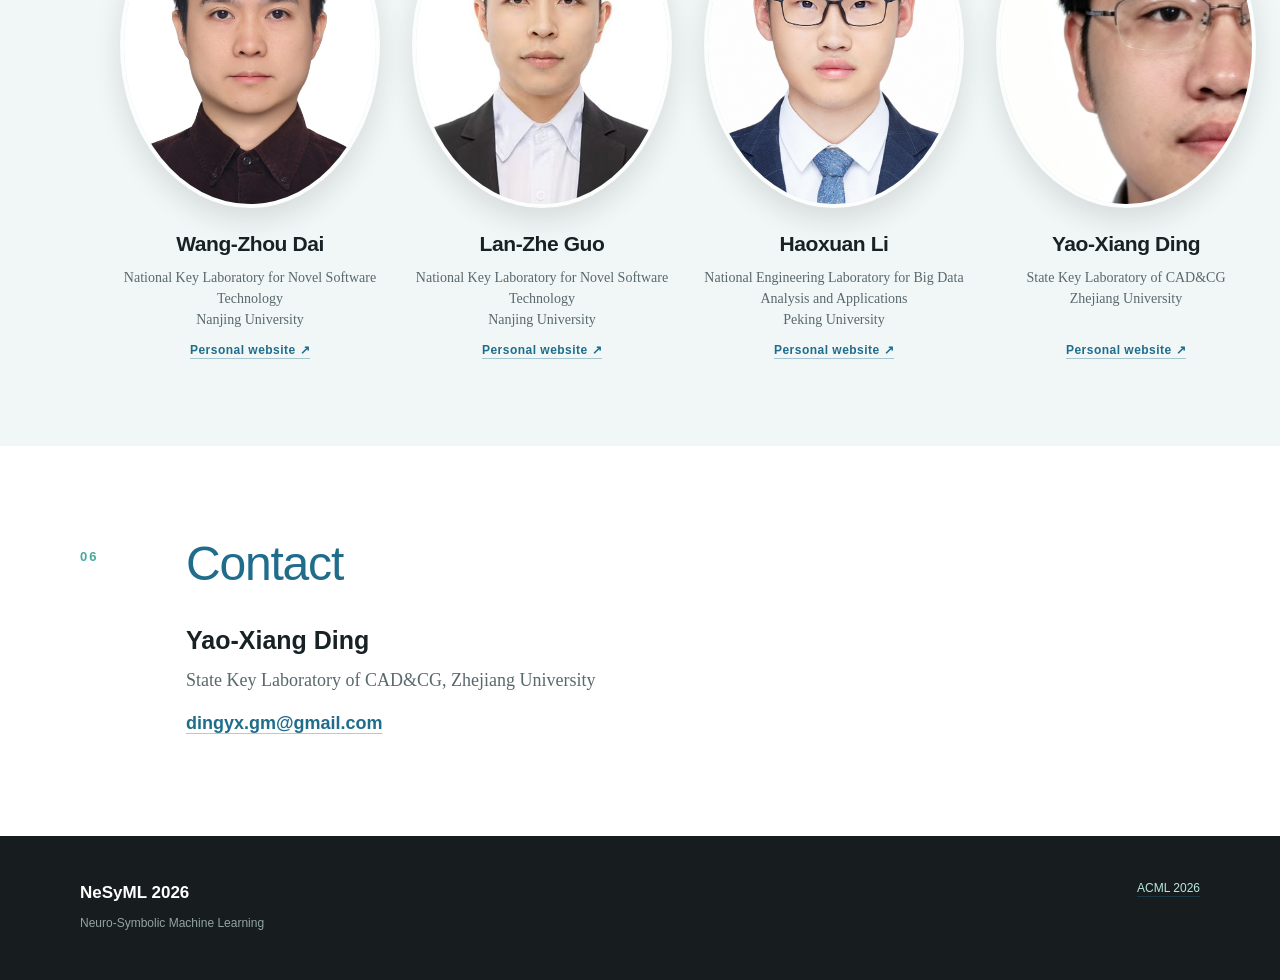
==== commit bdb2f6d7: "Update index.html" ====
--- a/acml-2026/index.html
+++ b/acml-2026/index.html
@@ -152,7 +152,7 @@
         <p class="section-index">06</p>
         <div class="section-body reading-width">
           <h2 id="contact-title">Contact</h2>
-          <p class=>Yao-Xiang Ding</p>
+          <p class="contact-name">Yao-Xiang Ding</p>
           <p>State Key Laboratory of CAD&amp;CG, Zhejiang University</p>
           <a class="email-link" href="mailto:dingyx.gm@gmail.com">dingyx.gm@gmail.com</a>
         </div>
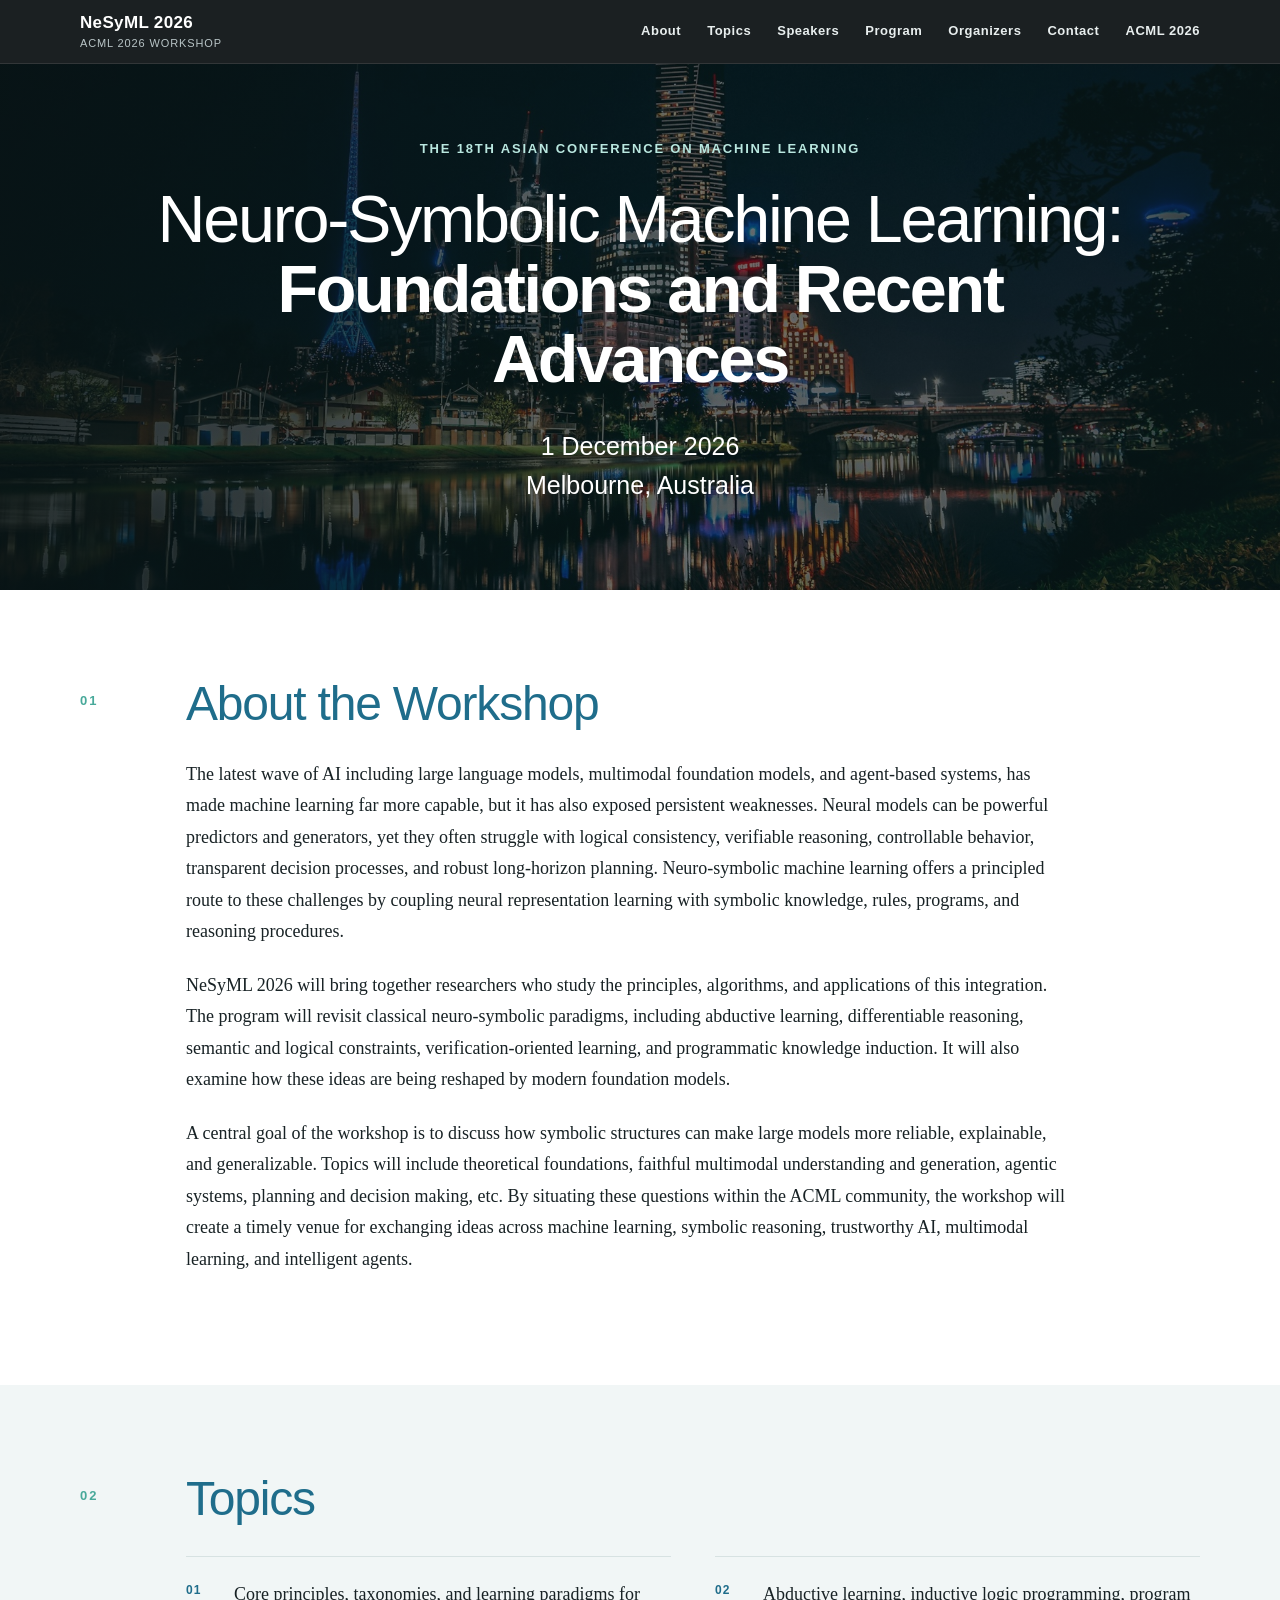
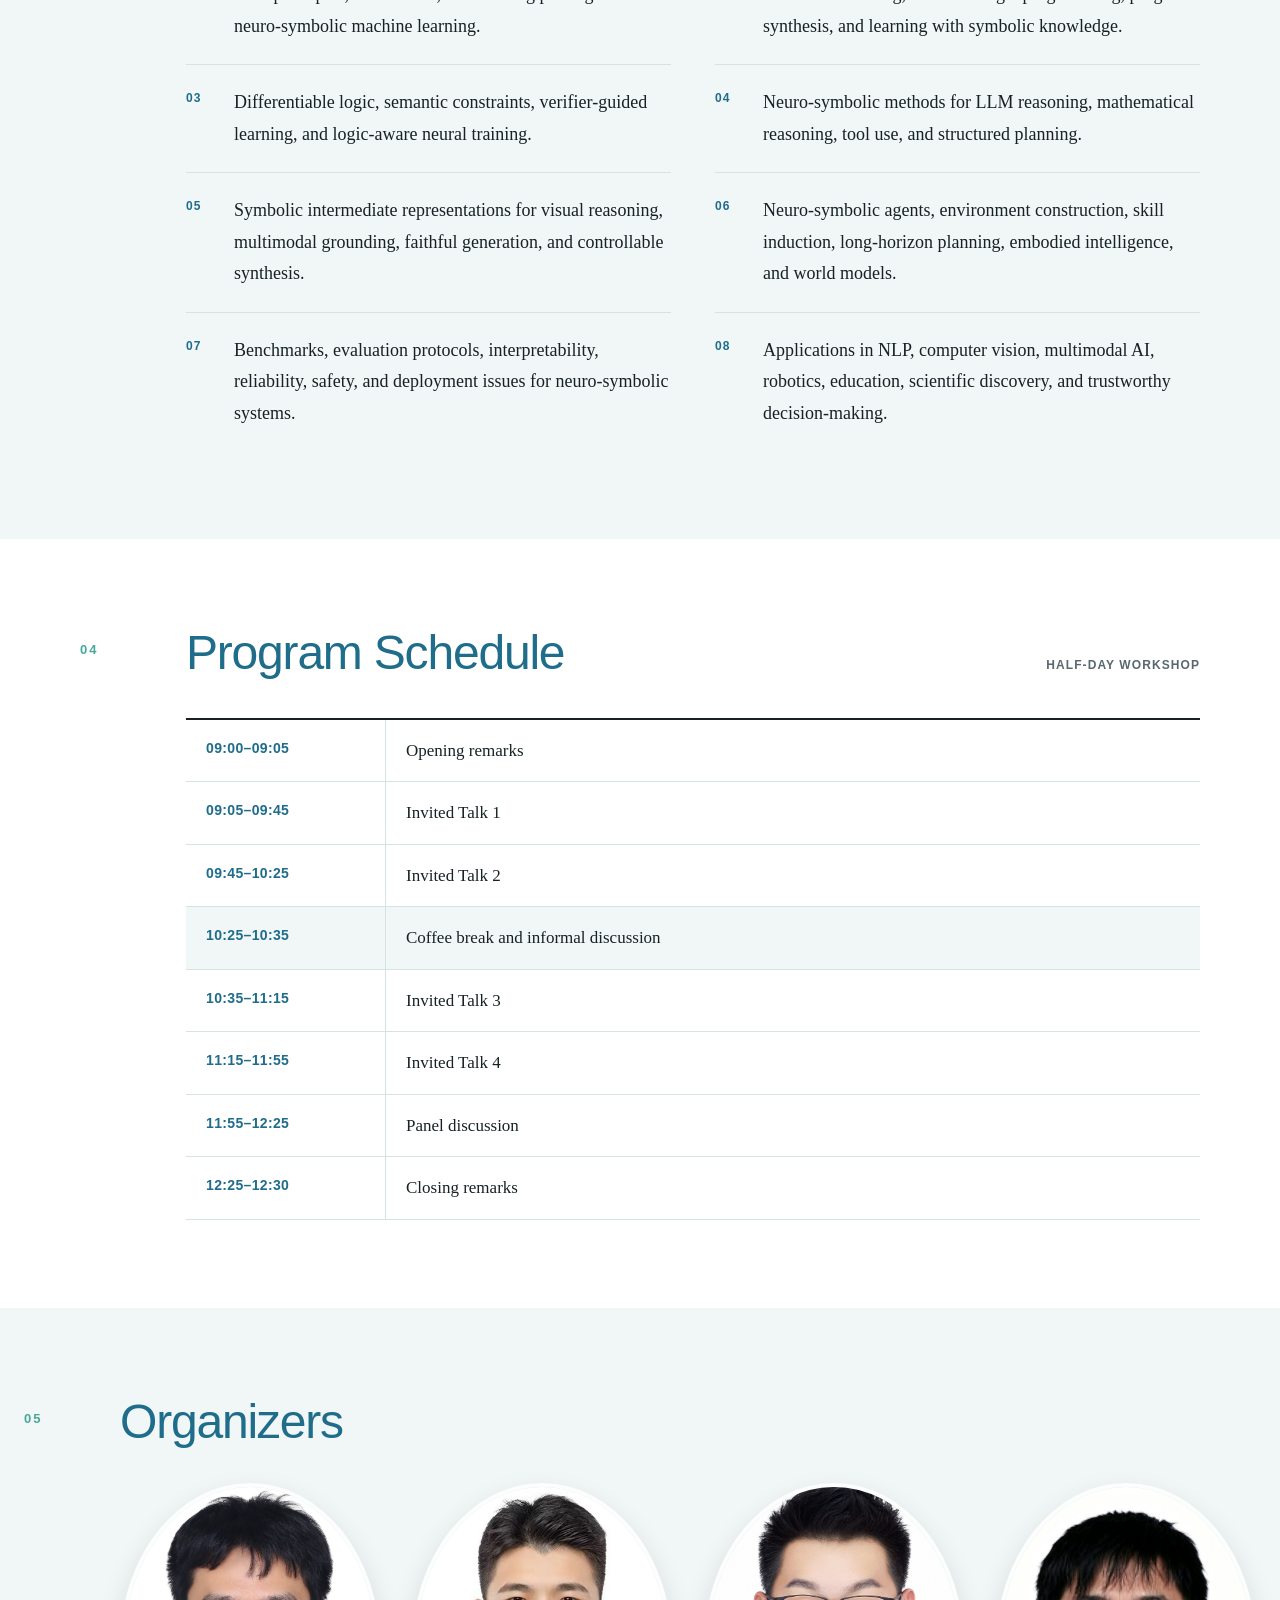
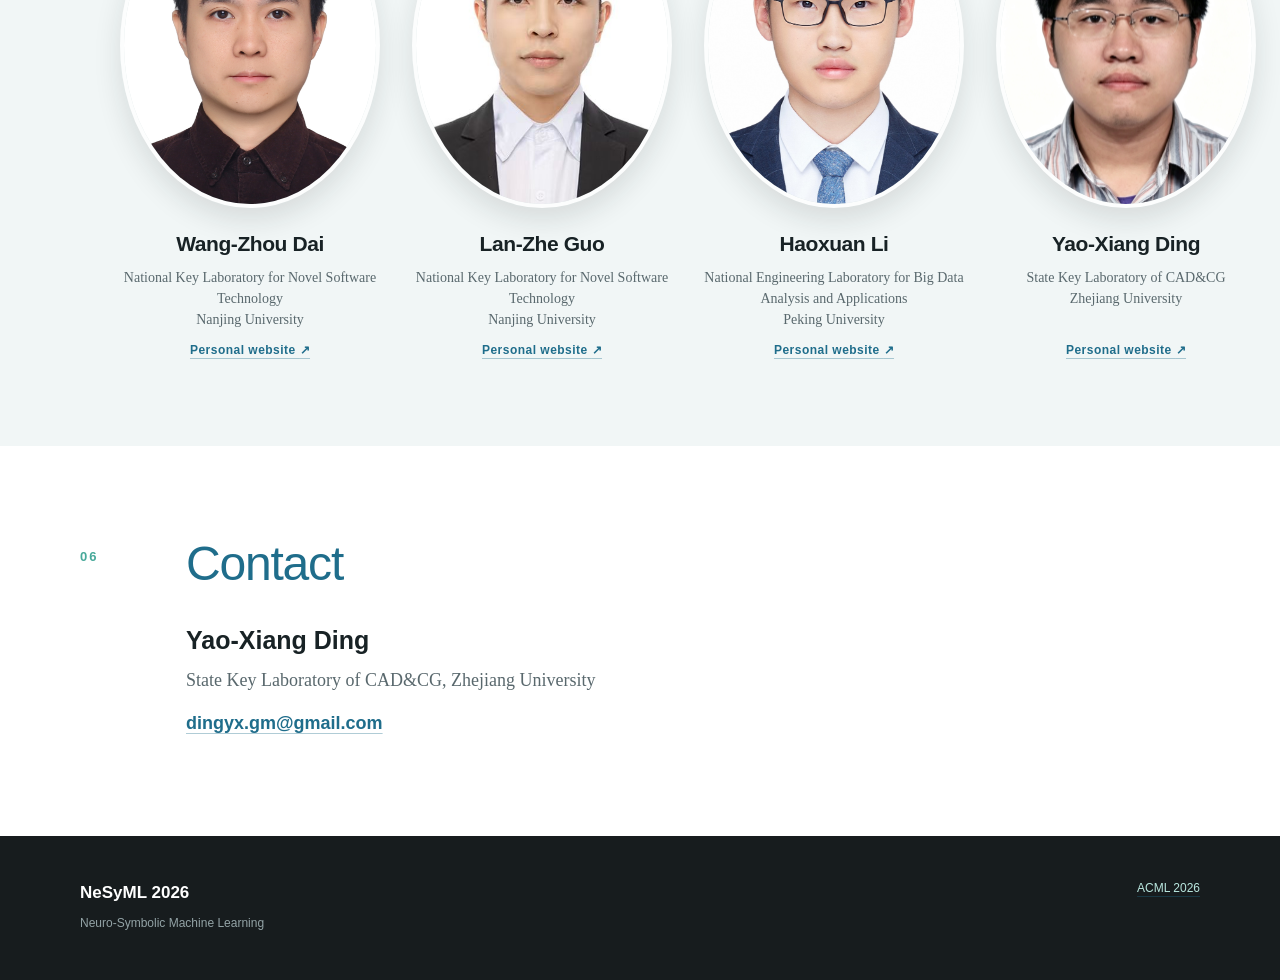
==== commit 50ebb9b4: "Adjust portrait crop for updated photo Recenter the updated Yao-Xiang Ding portrait and keep the org" ====
--- a/acml-2026/index.html
+++ b/acml-2026/index.html
@@ -138,7 +138,7 @@
             </article>
             <article class="organizer-card">
               <a class="portrait-link" href="https://yaoxiangding.github.io/" target="_blank" rel="noreferrer" aria-label="Visit Yao-Xiang Ding's website">
-                <img class="portrait-ding" src="./assets/organizers/yao-xiang-ding.jpg" alt="Portrait of Yao-Xiang Ding" width="720" height="960" loading="lazy">
+                <img class="portrait-ding" src="./assets/organizers/yao-xiang-ding.jpg" alt="Portrait of Yao-Xiang Ding" width="1024" height="1271" loading="lazy">
               </a>
               <h3>Yao-Xiang Ding</h3>
               <p>State Key Laboratory of CAD&amp;CG<br>Zhejiang University</p>
--- a/acml-2026/styles.css
+++ b/acml-2026/styles.css
@@ -457,10 +457,11 @@
 }
 .portrait-li { --portrait-position: center 32%; }
 .portrait-ding {
-  --portrait-width: 200%;
-  --portrait-height: 200%;
-  --portrait-left: -8%;
-  --portrait-top: -43%;
+  --portrait-width: 100%;
+  --portrait-height: 100%;
+  --portrait-left: 0;
+  --portrait-top: 0;
+  --portrait-position: center;
 }
 
 .portrait-link:hover img { transform: scale(1.025); }
